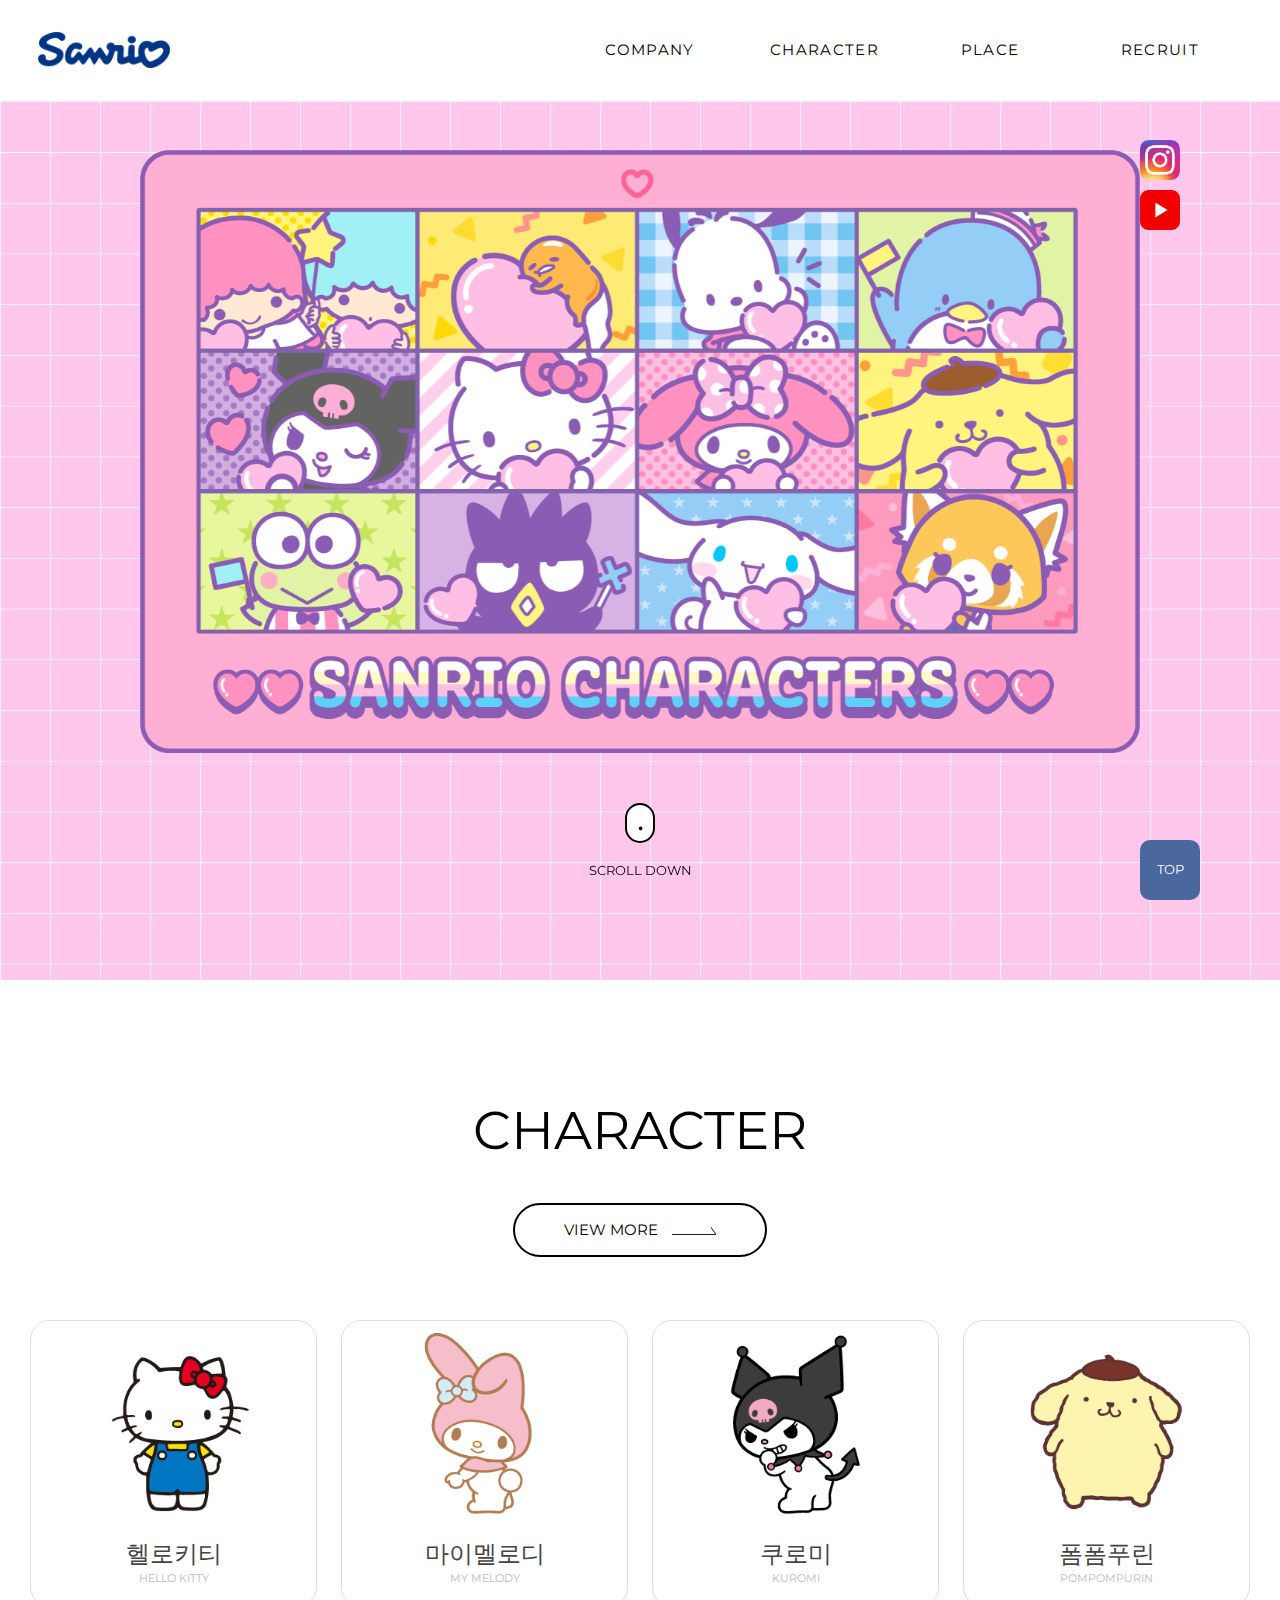
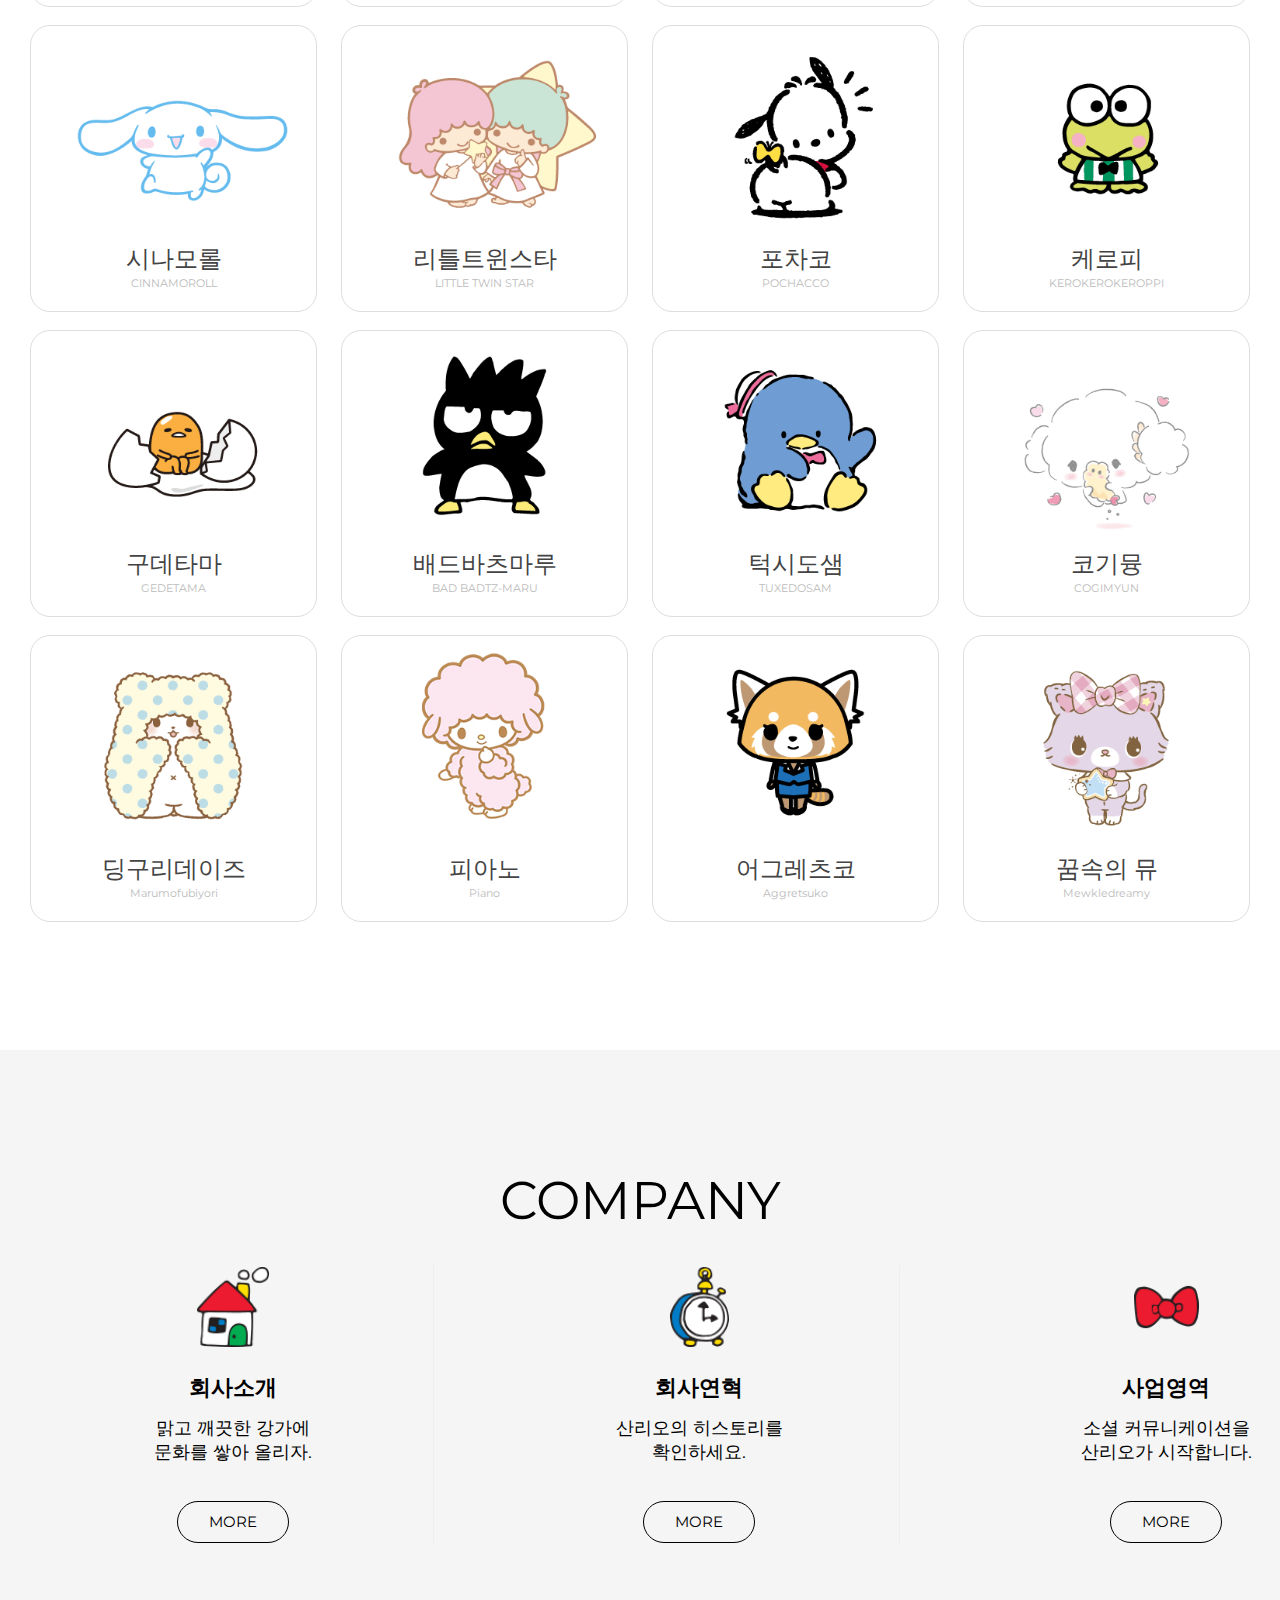
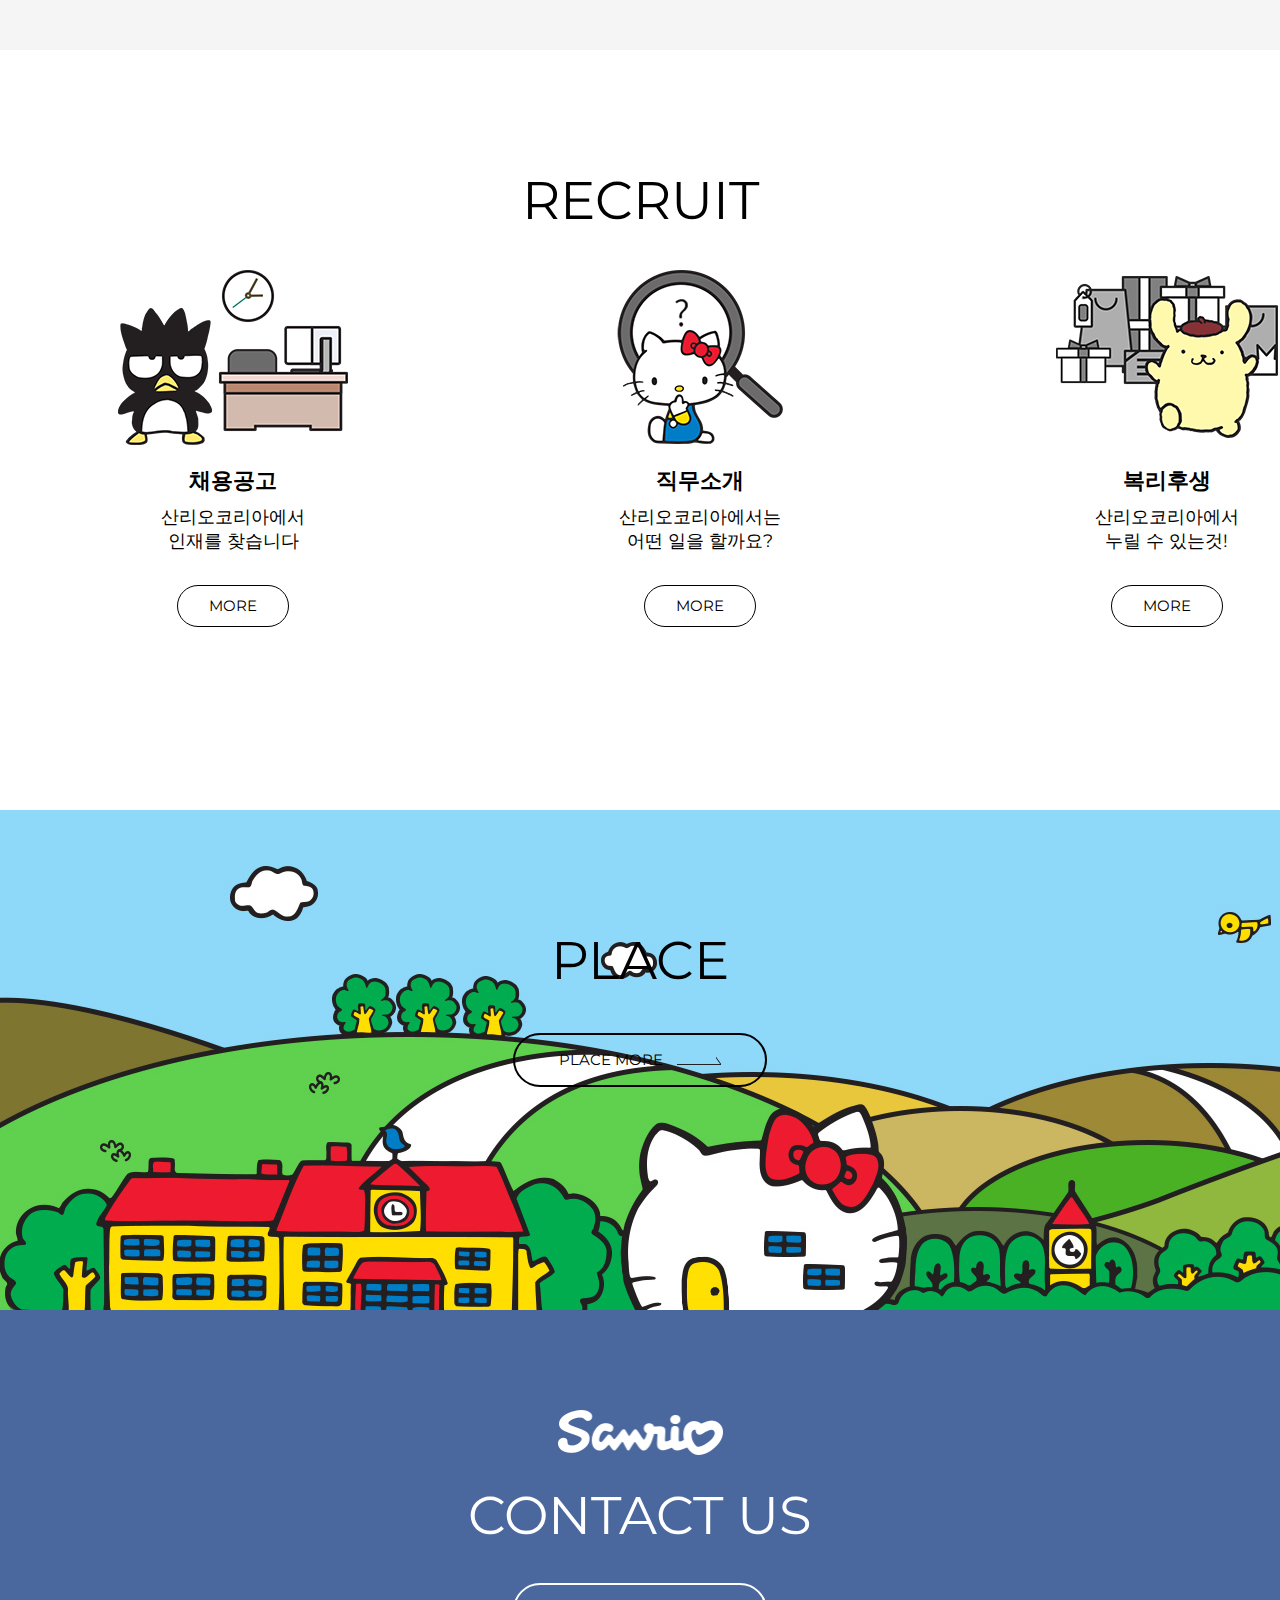
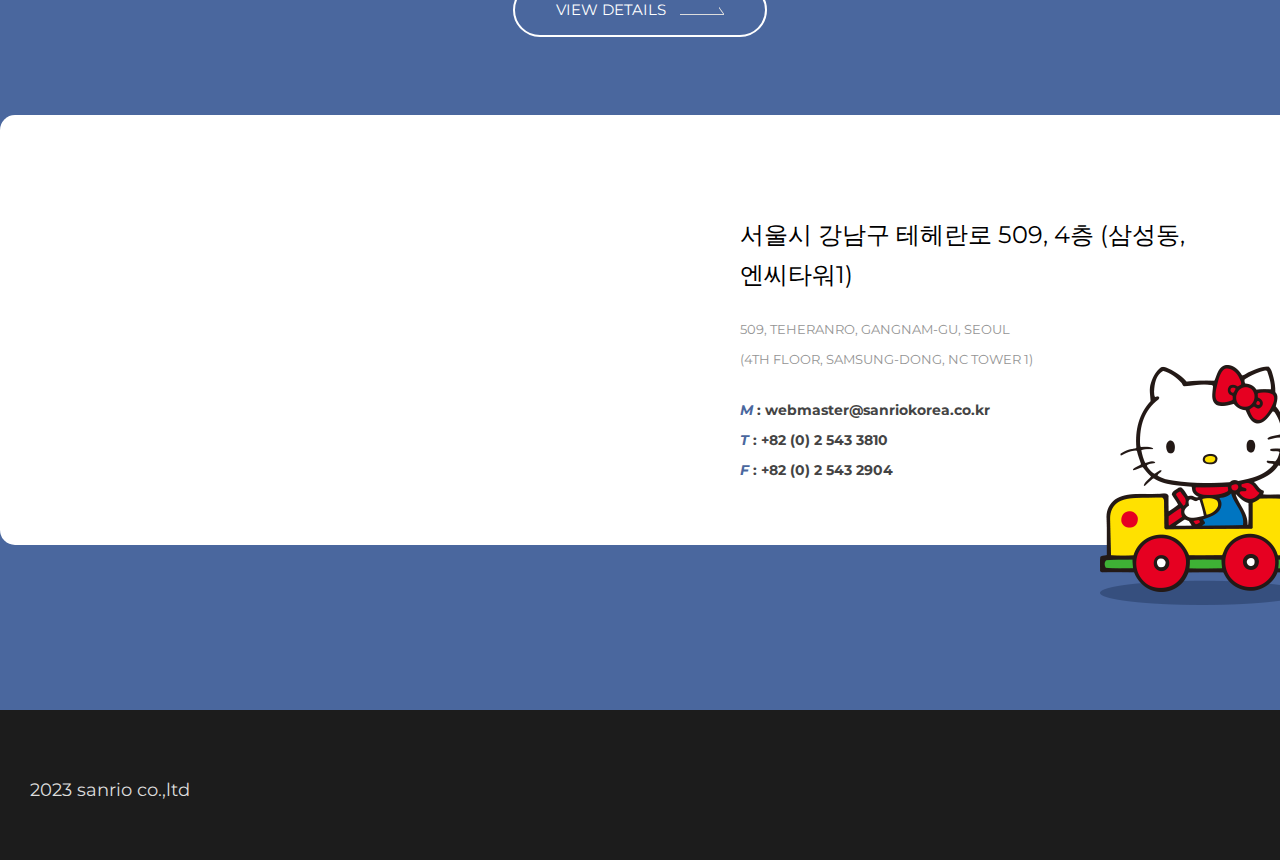
==== index.html @ d772ed90 "Update index.html" ====
<!DOCTYPE html>
<html lang="en">
<head>
    <meta charset="UTF-8">
    <meta name="viewport" content="width=device-width, initial-scale=1.0">
    <title>Sanrio Lovers Club</title>
    <style type="text/css" rel="stylesheet">

        body {
            margin: 0px;
            padding: 0px;
            font-size: 11pt;
            font-family: 'Montserrat', sans-serif;
        }
        h1,h2,h3,p,ul {
            margin: 0;
            padding: 0;
        }
        ul li {
            list-style: none;
        }
        a {
            text-decoration: none;
        }
        
    </style>
    
    <!---------font----------->
    <link rel="preconnect" href="https://fonts.googleapis.com">
    <link rel="preconnect" href="https://fonts.gstatic.com" crossorigin>
    <link href="https://fonts.googleapis.com/css2?family=Montserrat&display=swap" rel="stylesheet">


    <!---------css----------->
    <link href="./css/index.css" rel="stylesheet">
    <link href="./css/media_768.css" rel="stylesheet">
</head>
<body>
    <!----------------------------헤더-------------------------------->
    <section class="section_01">
        <header>
            <div class="header_top">
                <div class="header_logo">
                    <img src="./img/logo_2023.png" width="132px" height="36px">
                </div>
                <div class="media_ham_menu">
                    <img src="./img/menu.png">
                </div>
                <ul class="header_menu">
                    <li> COMPANY </li>
                    <li> CHARACTER </li>
                    <li> PLACE </li>
                    <li> RECRUIT </li>
                </ul>
            </div>
            
        </header>
    </section>
    <!----------------------------바디 -------------------------------->
    <section class="section_02">
        <div class="main_body_01">
           
            <div class="sns">
                <div class="top"> TOP </div>
                <a href="https://www.instagram.com/sanrio_kr/" target="_blank">
                    <img src="./img/ins.png" width="40px" height="40px">
                </a>
                <a href="https://www.youtube.com/c/sanriokorea/featured" target="_blank">
                    <img src="./img/ytb.png" width="40px" height="40px">
                </a>    
            </div>
            <div class="main_title_img">
                <img src="./img/main_visual_pc_v1.png" width="1000px">
                <img src="./img/main_visual_m_v1.png">
            </div>
            <div class="mouse_ani">
                <div class="mouse">
                    <p class="dot"> . </p>
                </div>
                <p class="scroll_text"> SCROLL DOWN </p>
            </div>
        </div>

        <div class="main_title_bg">
            &nbsp;
        </div>
    <!------------------------------캐릭터 소개 -------------------------------->
        <div class="main_body_02">
            <title id="title"> CHARACTER </title>
            <div class="view_more">
                <div class="veiw_icon">
                    VIEW MORE
                    <img src="./img/ico_more1.png">
                </div>
            </div>
            <div  class="character_list">
                <ul class="ch_list">
                    <a href="./page.html"> <li class="item">
                        <div class="ch_img">
                            <img id="kitty" src="./img/new_main_crt1.png" width="285px">
                        </div>
                        <div class="text_box">
                            <div class="blank"></div>
                            <p class=ch_name style="font-weight: 400;"> 헬로키티 </p>
                            <p class="ch_name_e"> HELLO KITTY </p>
                        </div>    
                    </li> </a>
                    <li class="item">
                        <div class="ch_img">
                            <img id="melody" src="./img/new_main_crt2.png" width="285px">
                        </div>
                        <div class="text_box">
                            <div class="blank"></div>
                            <p class=ch_name style="font-weight: 400;"> 마이멜로디 </p>
                            <p class="ch_name_e"> MY MELODY </p>
                        </div>    
                    </li>
                    <li class="item">
                        <div class="ch_img">
                            <img id="kuromi" src="./img/new_main_crt3.png" width="285px">
                        </div>
                        <div class="text_box">
                            <div class="blank"></div>
                            <p class=ch_name style="font-weight: 400;"> 쿠로미 </p>
                            <p class="ch_name_e"> KUROMI </p>
                        </div>    
                    </li>
                    <li class="item">
                        <div class="ch_img">
                            <img id="pompom" src="./img/new_main_crt4.png" width="285px">
                        </div>
                        <div class="text_box">
                            <div class="blank"></div>
                            <p class=ch_name style="font-weight: 400;"> 폼폼푸린 </p>
                            <p class="ch_name_e"> POMPOMPURIN </p>
                        </div>
                    </li>
                </ul>
                <ul class="ch_list">
                    <li class="item">
                        <div class="ch_img">
                            <img id="cinamo" src="./img/new_main_crt5.png" width="285px">
                        </div>
                        <div class="text_box">
                            <div class="blank"></div>
                            <p class=ch_name style="font-weight: 400;"> 시나모롤 </p>
                            <p class="ch_name_e"> CINNAMOROLL </p>
                        </div>  
                    </li>
                    <li class="item">
                        <div class="ch_img">
                            <img id="twin" src="./img/new_main_crt6.png" width="285px">
                        </div>
                        <div class="text_box">
                            <div class="blank"></div>
                            <p class=ch_name style="font-weight: 400;"> 리틀트윈스타 </p>
                            <p class="ch_name_e"> LITTLE TWIN STAR </p>
                        </div>  
                    </li>
                    <li class="item">
                        <div class="ch_img">
                            <img id="pocha" src="./img/new_main_crt7.png" width="285px">
                        </div>
                        <div class="text_box">
                            <div class="blank"></div>
                            <p class=ch_name style="font-weight: 400;"> 포차코 </p>
                            <p class="ch_name_e"> POCHACCO </p>
                        </div>  
                    </li>
                    <li class="item">
                        <div class="ch_img">
                            <img id="kero" src="./img/new_main_crt8.png" width="285px">
                        </div>
                        <div class="text_box">
                            <div class="blank"></div>
                            <p class=ch_name style="font-weight: 400;"> 케로피 </p>
                            <p class="ch_name_e"> 
                                KEROKEROKEROPPI </p>
                        </div>  
                    </li>
                </ul>
                <ul class="ch_list">
                    <li class="item">
                        <div class="ch_img">
                            <img id="tama" src="./img/new_main_crt9.png" width="285px">
                        </div>
                        <div class="text_box">
                            <div class="blank"></div>
                            <p class=ch_name style="font-weight: 400;"> 구데타마 </p>
                            <p class="ch_name_e"> GEDETAMA </p>
                        </div>  
                    </li>
                    <li class="item">
                        <div class="ch_img">
                            <img id="bad" src="./img/new_main_crt10.png" width="285px">
                        </div>
                        <div class="text_box">
                            <div class="blank"></div>
                            <p class=ch_name style="font-weight: 400;"> 배드바츠마루 </p>
                            <p class="ch_name_e"> BAD BADTZ-MARU </p>
                        </div>  
                    </li>
                    <li class="item">
                        <div class="ch_img">
                            <img id="sam" src="./img/new_main_crt11.png" width="285px">
                        </div>
                        <div class="text_box">
                            <div class="blank"></div>
                            <p class=ch_name style="font-weight: 400;"> 턱시도샘 </p>
                            <p class="ch_name_e"> TUXEDOSAM </p>
                        </div>
                    </li>
                    <li class="item">
                        <div class="ch_img">
                            <img id="kogi" src="./img/new_main_crt12.png" width="285px">
                        </div>
                        <div class="text_box">
                            <div class="blank"></div>
                            <p class=ch_name style="font-weight: 400;"> 코기뮹 </p>
                            <p class="ch_name_e"> COGIMYUN </p>
                        </div>
                    </li>
                </ul>
                <ul class="ch_list">
                    <li class="item">
                        <div class="ch_img">
                            <img id="dinguri" src="./img/new_main_crt13.png" width="285px">
                        </div>
                        <div class="text_box">
                            <div class="blank"></div>
                            <p class=ch_name style="font-weight: 400;"> 딩구리데이즈 </p>
                            <p class="ch_name_e"> Marumofubiyori </p>
                        </div>
                    </li> 
                    
                    <li class="item">
                        <div class="ch_img">
                            <img id="piano" src="./img/new_main_crt14.png" width="285px">
                        </div>
                        <div class="text_box">
                            <div class="blank"></div>
                            <p class=ch_name style="font-weight: 400;"> 피아노 </p>
                            <p class="ch_name_e"> Piano </p>
                        </div>
                    </li> 
                    
                    <li class="item">
                        <div class="ch_img">
                            <img id="aggre" src="./img/new_main_crt15.png" width="285px">
                        </div>
                        <div class="text_box">
                            <div class="blank"></div>
                            <p class=ch_name style="font-weight: 400;"> 어그레츠코 </p>
                            <p class="ch_name_e"> Aggretsuko </p>
                        </div>
                    </li> 
                    <li class="item">
                        <div class="ch_img">
                            <img id="myu" src="./img/new_main_crt16.png" width="285px">
                        </div>
                        <div class="text_box">
                            <div class="blank"></div>
                            <p class=ch_name style="font-weight: 400;"> 꿈속의 뮤 </p>
                            <p class="ch_name_e"> Mewkledreamy </p>
                        </div>
                    </li> 
                </ul>
            </div>
        </div>
    </section>
    <section class="section_03">
        <title id="title"> COMPANY </title>
        <div class="company_info">
            
                <div class="comapany_each">
                    <img id="c_icon" src="./img/ico_company1.png" width="68px" height="78px">
                    <p id="c_title"> 회사소개  </p>
                    <p id="c_text"> 맑고 깨끗한 강가에 <br> 문화를 쌓아 올리자. </p>
                    <div class="more_icon"> MORE </div>
                </div>
                <div class="comapany_each">
                    <img id="c_icon" src="./img/ico_company3.png" width="68px" height="78px">
                    <p id="c_title"> 회사연혁  </p>
                    <p id="c_text"> 산리오의 히스토리를 <br> 확인하세요. </p>
                    <div class="more_icon"> MORE </div>
                </div>
                <div class="comapany_each">
                    <img id="c_icon" src="./img/ico_company4.png" width="68px" height="78px">
                    <p id="c_title"> 사업영역  </p>
                    <p id="c_text"> 소셜 커뮤니케이션을 <br> 산리오가 시작합니다. </p>
                    <div class="more_icon"> MORE </div>
                </div>
            
        </div>
    </section>
    <section class="section_04">
        <title id="title"> RECRUIT </title>
        <div class="recruit">
            <div class="recruit_each">
                <img id="r_icon" src="./img/ico_recruit1.png" width="230px" height="175px">
                <p id="c_title"> 채용공고  </p>
                <p id="c_text"> 산리오코리아에서 <br> 인재를 찾습니다 </p>
                <div class="more_icon"> MORE </div>
            
            </div>
            <div class="recruit_each">
                <img id="r_icon" src="./img/ico_recruit2.png" width="230px" height="175px">
                <p id="c_title"> 직무소개  </p>
                <p id="c_text"> 산리오코리아에서는<br>
                    어떤 일을 할까요?
                <div class="more_icon"> MORE </div>
            
            </div>
            <div class="recruit_each">
                <img id="r_icon" src="./img/ico_recruit3.png" width="230px" height="175px">
                <p id="c_title"> 복리후생  </p>
                <p id="c_text"> 산리오코리아에서 <br>
                    누릴 수 있는것!
                <div class="more_icon"> MORE </div>
            
            </div>
        </div>
        <div class="place_info">
            <title id="title"> PLACE </title>
            <div class="view_more">
                <div class="veiw_icon">
                    PLACE MORE
                    <img src="./img/ico_more1.png">
                </div>
            </div>
        </div>
    </section>
    
    <footer>
        <div class="contact">
            <div class="contact_us">
                <div class="contact_logo">
                    <img src="./img/logo_w.png">
                </div>
                <title id="title"> CONTACT US </title>
                <div class="view_more">
                    <div class="veiw_icon">
                        VIEW DETAILS
                        <img src="./img/ico_more1.png">
                    </div>
                </div>
                
            </div>
            
            <div class="map">
                <div class="map_img">
                    <!-- <iframe src="https://www.google.com/maps/embed?pb=!1m18!1m12!1m3!1d3165.0077472601206!2d127.05558447642845!3d37.50773542749694!2m3!1f0!2f0!3f0!3m2!1i1024!2i768!4f13.1!3m3!1m2!1s0x357ca5620f03876f%3A0x16b673eabfffb535!2z7JeU7JSo7YOA7JuMMQ!5e0!3m2!1sko!2skr!4v1706754583579!5m2!1sko!2skr" width="400" height="250" style="border:0;" allowfullscreen="" loading="lazy" referrerpolicy="no-referrer-when-downgrade"></iframe> -->
                </div>
                <div class="map_txt">
                    <p class="map_01"> 서울시 강남구 테헤란로 509, 4층 (삼성동,<br> 엔씨타워1) </p>
                    <p class="map_02"> 509, TEHERANRO, GANGNAM-GU, SEOUL<br>
                        (4TH FLOOR, SAMSUNG-DONG, NC TOWER 1) </p>
                    <p class="map_03"> <em class="colorm"> M </em>: webmaster@sanriokorea.co.kr <br>
                        <em class="colorm"> T </em> : +82 (0) 2 543 3810 <br>
                        <em class="colorm"> F </em> : +82 (0) 2 543 2904 </p>    
                </div>
                <img id="kitty_car" src="./img/contact_img.png">
            </div>
        </div>
        <div class="personal">
            <p class="info01"> 2023 sanrio co.,ltd </p>
            <p class="info02"> 개인정보처리방침 </p>
        </div>
    </footer>

<!-----------------------제이쿼리------------------------------------------->


<script src="https://code.jquery.com/jquery-3.7.1.min.js" integrity="sha256-/JqT3SQfawRcv/BIHPThkBvs0OEvtFFmqPF/lYI/Cxo=" crossorigin="anonymous"></script>
<script>

/*--------------탑버튼---------------*/
$(".top").on("click",function(){
    $("body, html").animate({
        scrollTop : "0px"
    },1000)
});

/*--------------스크롤 시 탑버튼 등장---------------*/
$(document).ready(function(){
    var main_bg = $(".main_title_img").height();

    $(".top").hide();

    $(window).scroll(function(){
        var roll = $(this).scrollTop() >= main_bg;

        if(roll){
            $(".top").show();
        }else{
            $(".top").hide();
        }
    });
});




</script>
</body>
</html>
---- css/index.css ----
body{
    width: 100%;
    height: auto;
    
}
.section_01 {
    position: relative;
    width: 100%;
    height: auto;
    
}
    
    .header_top {
        display: flex;
        position: fixed;
        top: 0px;
        flex-flow: row nowrap;
        width: 100%;
        min-height: 101px;
        background: white;
        z-index: 99;
    }
        .header_logo {
            display: flex;
            width: 10%;
            height: 100px;
            margin-left: 40px;
            justify-content: center;
            align-items: center;
            
        }
        .header_menu {
            display: flex;
            width: 90%;
            height: 100px;
            justify-content: right;
            align-items: center;
            
        }
            .header_menu > li {
                width:100px;
                height: 20px;
                font-size: 11pt;
                letter-spacing :1pt;
                text-align: center;
                line-height: 20px;
                margin-right: 70px;
            }
            .media_ham_menu {
                display: none;
            }

    /*----------------------------바디 --------------------------------*/

    .section_02 {
        position: relative;
        width: 100%;
        height: 2650px;
        
    }   

        .main_body_01 {
            position: absolute;
            display: flex;
            flex-flow: row wrap;
            width: 100%;
            height: auto;
            z-index: 1;
            
        }   

            .top {
                position: absolute;
                display: flex;
                width: 60px;
                height: 60px;
                border-radius: 10px;
                line-height: 60px;
                justify-content: center;
                top: 700px;
                cursor: pointer;
                right: -20px;
                font-size: 0.8rem;
                color: white;
                background: #4a679e;
            
            }
            .sns {
                position: fixed;
                display: flex;
                flex-flow: column wrap;
                align-items: end;
                width: 100%;
                height: 100px;
                top: 140px;
                right: 100px;
                gap: 6px;
            }
                .sns > img {
                    width: 30px;
                    height: 30px;
                    margin-top: 10px;
                }

            .main_title_img {
                position: relative;
                display: flex;
                width: 1000px;
                top: 150px;
                padding: 0;
                margin: 0 auto;
                animation: main 1s ease forwards 0s;
            }
            .main_title_img > img:nth-child(2) {
                display: none;
            }
            @keyframes main {
                0% {transform: translateY(-20px);}
                100% {transform: translateY(10px);}
            }
            .mouse_ani {
                position: relative;
                display: flex;
                width: 100%;
                height: 90px;
                top: 180px;
                padding: 20px;
                justify-content: center;
                
            }
                .mouse {
                    position: relative;
                    display: block;
                    clear: both;
                    width: 26px;
                    height: 36px;
                    border-radius: 20px;
                    background: white;
                    border: 2px solid black;
                    margin: 0 auto;
                    animation: move1 infinite 1.8s ease 0s;
                }
                @keyframes move1 {
                    0% {transform: translateY(-10px);}
                    50% {transform: translateY(10px);}
                    100% {transform: translateY(-10px);}
                }
                    .dot {
                        position: relative;
                        width: 26px;
                        height: 26px;
                        text-align: center;
                        line-height: 26px;
                        font-size: 2.1rem;
                        animation: move2 infinite 2.3s ease 0s;
                }
                @keyframes move2 {
                    0% {transform: translateY(-1px);}
                    50% {transform: translateY(7px);}
                    100% {transform: translateY(-1px);}
                    
                }
                
                .scroll_text {
                    position: absolute;
                    display: block;
                    width: 100%;
                    font-size: 0.8rem;
                    top: 80px;
                    text-align: center;
                }
                    
                
                .main_title_bg {
                    position: relative;
                    width: 100%;
                    height: 980px;
                    background: url(../img/main_visual_bg.jpg) repeat 0 0 / 50px;

                }


    /*----------------------------캐릭터 소개 --------------------------------*/
        
            .main_body_02 {
                position: absolute;
                display: flex;
                flex-flow: row wrap;
                width: 100%;
                height: 1500px;
                
                
            }
                #title {
                    position: relative;
                    display: inline-block;
                    width: 100%;
                    height: 100px;
                    line-height: 100px;
                    font-size: 3.3rem;
                    text-align: center;
                    margin-top: 100px;
                   
                    
                }
                .view_more {
                    position: relative;
                    display: flex;
                    width: 100%;
                    height: 100px;
                    margin: 0 auto;
                    align-items: center;
                    justify-content: center;
                    
                }

                    .view_more :hover {
                        color: white;
                        background: black;
                    }
                    .view_more:hover > img ::after {
                        filter: invert(100%);
                    }
                    .veiw_icon {
                        position: relative;
                        display: inline-block;
                        width: 250px;
                        height: 50px;
                        border: 2px solid black;
                        border-radius: 30px;
                        line-height: 50px;
                        text-align: center;
                        
                    }   

                        .veiw_icon > img {
                            margin-left: 10px;
                            display: inline-block;
                            align-items: center;
                            justify-content: center;
                            
                        }
                        
                .character_list {
                    display: flex;
                    flex-flow: row wrap;
                    width: 1220px;
                    height: 1220px;
                    margin: 0 auto;
                    margin-top: 40px;
                }
                    .ch_list {
                        display: flex;
                        flex-flow: row nowrap;
                        width: 1220px;
                        height: 285px;
                        justify-content: space-between;
                        box-sizing: border-box;
                    }
                        .item {
                            display: flex;
                            flex-flow: row wrap;
                            width: 285px;
                            height: 285px;
                            border: 1px solid #ddd;
                            border-radius: 20px;
                            background: white;
                        }
                            .ch_img {
                                position: relative;
                                display: flex;
                                clear: both;
                                width: 285px;
                                height: 200px;

                            }
                                .ch_img > #kitty:hover  {
                                    content: url(../img/new_main_crt1_ov.png);
                                }
                                .ch_img > #melody:hover  {
                                    content: url(../img/new_main_crt2_ov.png);
                                }
                                .ch_img > #kuromi:hover  {
                                    content: url(../img/new_main_crt3_ov.png);
                                }
                                .ch_img > #pompom:hover  {
                                    content: url(../img/new_main_crt4_ov.png);
                                }
                                .ch_img > #cinamo:hover  {
                                    content: url(../img/new_main_crt5_ov.png);
                                }
                                .ch_img > #twin:hover  {
                                    content: url(../img/new_main_crt6_ov.png);
                                }
                                .ch_img > #pocha:hover  {
                                    content: url(../img/new_main_crt7_ov.png);
                                }
                                .ch_img > #kero:hover  {
                                    content: url(../img/new_main_crt8_ov.png);
                                }
                                .ch_img > #tama:hover  {
                                    content: url(../img/new_main_crt9_ov.png);
                                }
                                .ch_img > #bad:hover  {
                                    content: url(../img/new_main_crt10_ov.png);
                                }
                                .ch_img > #sam:hover  {
                                    content: url(../img/new_main_crt11_ov.png);
                                }
                                .ch_img > #kogi:hover  {
                                    content: url(../img/new_main_crt12_ov.png);
                                }
                                .ch_img > #dinguri:hover  {
                                    content: url(../img/new_main_crt13_ov.png);
                                }
                                .ch_img > #piano:hover  {
                                    content: url(../img/new_main_crt14_ov.png);
                                }
                                .ch_img > #aggre:hover  {
                                    content: url(../img/new_main_crt15_ov.png);
                                }
                                .ch_img > #myu:hover  {
                                    content: url(../img/new_main_crt16_ov.png);
                                }

                            .text_box {
                                display: flex;
                                flex-flow: row wrap;
                                width: 285px;
                                height: 85px;
                            }   
                                .blank {
                                    width: 285px;
                                    height: 15px;
                                }
                                .ch_name {
                                    width: 285px;
                                    text-align: center;
                                    height: 35px;
                                    line-height: 35px;
                                    font-size: 1.5rem;
                                    color: #444;
                                }
                                .ch_name_e {
                                    width: 285px;
                                    height: 35px;
                                    text-align: center;
                                    font-size: 0.7rem;
                                    color: #bbbbbb;
                                }
    /*---------------------------- 회사소개 --------------------------------*/

    .section_03 {
        position: relative;
        width: 100%;
        height: 600px;
        background: #f5f5f5;
        
    }   
        .company_info {
            position: relative;
            display: flex;
            flex-flow: row nowrap;
            width: 1400px;
            height: 350px;
            margin: 0 auto;
            margin-top: 15px;
            
            
        }
            .comapany_each {
                position: relative;
                display: flex;
                float: left;
                flex-flow: row wrap;
                width: 400px;
                height: 280px;
                margin: 0 auto;
                text-align: center;
                align-items: center;
                border-right: 1px solid #eee;
                
            }
                #c_icon {
                    width: 400px;
                    height: 80px;
                    object-fit: contain;
                    margin-bottom: 20px;
                }
                #c_title{
                    width: 400px;
                    height: 30px;
                    font-size: 1.4rem;
                    font-weight: bold;
                }
                #c_text {
                    width: 400px;
                    height: 80px;
                    font-size: 1.125rem;
                    padding-top: 10px;
                }
                .more_icon {
                    width: 110px;
                    height: 40px;
                    line-height: 40px;
                    border: 1px solid black;
                    border-radius: 30px;
                    margin: 0 auto;
                    align-items: center;
                    transition: all 0.8s;
                }
                    .more_icon:hover {
                        background: black;
                        color: white;
                        transition: all 0.8s;
                    }
        /*---------------------------- 사업영역  --------------------------------*/
        .section_04 {
            position: relative;
            width: 100%;
            height: 1260px;
            
        
        } 
        .recruit {
            position: relative;
            display: flex;
            flex-flow: row nowrap;
            width: 1400px;
            height: 500px;
            margin: 0 auto;
            margin-top: 20px;
            

        }
            .recruit_each {
                position: relative;
                display: flex;
                float: left;
                flex-flow: row wrap;
                width: 300px;
                height: 280px;
                margin: 0 auto;
                text-align: center;
                align-items: center;
            }
                #r_icon {
                    width: 230px;
                    height: 175px;
                    object-fit: contain;
                    margin: 0 auto;
                    margin-bottom: 20px;
                }
        .place_info {
            position: relative;
            width: 100%;
            height: 600px;
            background-image: url("../img/bg_shop.jpg");
            
            top: 40px;
            
           
        }
        /*---------------------------- footer  --------------------------------*/

        footer {
            position: relative;
            width: 100%;
            height: 1150px;
            background: #1c1c1c;
        }
        .contact {
            position: relative;
            width: 100%;
            height: 1000px;
            background: #4a679e;
        }

            .contact_us {
                position: relative;
                display: flex;
                flex-flow: row wrap;
                width: 100%;
                height: auto;
                
            }
            .contact_logo {
                display: flex;
                position: relative;
                width: 100%;
                height: 45px;
                margin-top: 100px;
                
            }
            .contact_logo > img {
                width: 165px;
                height: 45px;
                margin: 0 auto;
                
            }
                .contact_us > title{
                    display: flex;
                    width: 100%;
                    height: 50px;
                    margin: 0px;
                    padding: 0px;
                    top: -90px;
                    color: white;
                }
                .contact_us > .view_more {
                    display: flex;
                    width: 100%;
                    height: 90px;
                    margin: 0px;
                    padding: 0px;
                    top: -90px;
                    color: white;
                    cursor: pointer;
                    
                }
                .contact > .contact_us > .view_more > .veiw_icon {
                    
                        position: relative;
                        display: inline-block;
                        width: 250px;
                        height: 50px;
                        border: 2px solid white;
                        border-radius: 30px;
                        line-height: 50px;
                        text-align: center;
                        
                    
                }
                .contact > .contact_us > .view_more > .veiw_icon:hover {
                    color: black;
                    background: white;
                }
                .contact > .contact_us > .view_more > .veiw_icon > img {
                    filter: invert(100%);
                }
            .map {
                position: relative;
                display: flex;
                flex-flow: row nowrap;
                width: 1400px;
                height: 430px;
                top: -30px;
                border-radius: 15px;
                background: white;
                margin: 0 auto;

            }
                .map_img {
                    position: relative;
                    display: flex;
                    width: 700px;
                    height: 430px;
                    
                }
                    .map_img > iframe {
                        width: 700px;
                        height: 430px;
                        border-radius: 15px;
                    }
                #kitty_car {
                    position: absolute;
                    top: 250px;
                    left: 1100px;
                }
                .map_text {
                    position: relative;
                    display: flex;
                    flex-flow: row wrap;
                    width: 700px;
                    height: 500px;
                    text-align: left;

                }
                    .map_01 {
                        position: relative;
                        width: 640px;
                        height: 100px;
                        line-height: 40px;
                        font-size: 1.5rem;
                        padding-left: 40px;
                        margin-top: 100px;
                        
                    }
                    .map_02 {
                        position: relative;
                        width: 640px;
                        height: 100px;
                        line-height: 30px;
                        font-size: 0.8rem;
                        padding-left: 40px;
                        color: #949494;
                        
                    }
                    .map_03 {
                        position: relative;
                        width: 660px;
                        height: 100px;
                        line-height: 30px;
                        font-size: 0.9rem;
                        padding-left: 40px;
                        color: #444;
                        top: -20px;
                        font-weight: 700;
                    }
                        .colorm {
                            font-style: italic;
                            color: #4a679e;
                            font-weight: 700;
                        }
            
            .personal {
                position: relative;
                display: flex;
                flex-flow: row nowrap;
                width: 100%;
                height: 100px;
            }
                .info01 {
                    position: relative;
                    width: 50%;
                    height: 100px;
                    line-height: 100px;
                    float: left;
                    margin-top: 30px;
                    margin-left: 30px;
                    font-size: 1.1rem;
                    color: #ddd;
                    
                }
                .info02 {
                    position: relative;
                    left: 720px;
                    width: 150px;
                    height: 50px;
                    border-radius: 30px;
                    line-height: 50px;
                    text-align: center;
                    margin-top: 60px;
                    font-size: 0.9rem;
                    color: #ddd;
                    border: 1px solid white;
                    
                }
---- css/media_768.css ----
@media all and (max-width: 768px){
        html, body{  
            margin: 0;
            padding: 0;
            
        }

        .section_01 {
        position: relative;
        display: flex;
        width: 100%;
        
        }
            .header_top {
                display: flex;
                position: fixed;
                flex-flow: row nowrap;
                min-height: 70px;
                align-items: center;
                justify-content: space-between;
                z-index: 99;
                border-bottom: 1px solid #ddd;
            
            }
                    .header_menu {
                        display: none;
                    }
                    .header_logo {
                        position: relative;
                        display: flex;
                        width: 200px;
                        height: 50px;
                        right: 60px;
                        
                        
                    }
                    .media_ham_menu {
                        position: relative;
                        display: flex;
                        width: 40px;
                        height: 40px;
                        right: 10px;
                    }
            .main_title_bg {
                position: relative;
                width: 100%;
                height: 600px;
                top: -430px;
                margin: 0 auto;
            }

        /*--------------------------- 바디----------------------------*/  

        .section_02{
            position: relative;
            width: 100%;
            height: 800px;
            margin: 0 auto;
            align-items: center;
            
        }
            .main_body_01 {
                position: relative;
                display: flex;
                width: 100%;
                height: 500px;
            }
            .sns {
                position: relative;
                display: fixed;
                gap:3px;
                top: 100px;
                left: -10px;
                z-index: 999;
            }
                .sns > a > img {
                    width: 35px;
                    height: 35px;

                }
            .top {
                position: relative;
                display: fixed;
                left:200px;
            
            }
            .main_title_img {
                position: relative;
                display: flex;
                width: 400px;
                height: 400px;
                margin: 0 auto;
                align-items: center;
                justify-content: center;
            
            }
                .main_title_img > img:nth-child(1) {
                    display: none;
                }
                .main_title_img > img:nth-child(2) {
                    display: block;
                    width: 400px;
                    height: 400px;
                    margin-bottom: 230px;
                
                }
            .mouse_ani {

                top:0px;
            }
            .scroll_text {
                font-size: 8pt;
            }

            

    /*---------------------------------------------------*/

    .main_body_02 {
        position: absolute;
        display: flex;
        top:600px;
    }
        #title {
            font-size: 25pt;
            font-weight: bold;
        }

            .view_more {
                position: relative;
                width: 150px;
                height: 30px;
            }
                .veiw_icon {
                    width: 180px;
                    height: 30px;
                    font-size: 9pt;
                    line-height: 30px;
                    border: 1px solid black;
                    margin: 0;
                    padding:0;
                }
                .veiw_icon > img {
                    width: calc(20%);
                    margin-left: 3px;
                    align-items: center;
                    justify-content: center;
                    margin-bottom: 3px;
                }
    .character_list {
        position: relative;
        display: flex;
        flex-flow: row wrap;
        width: 100%;
        height: 1730px;
        background: wheat;
        padding: 10px;
        justify-content: space-between;
    }
        .ch_list {
            display: flex;
            flex-flow: column wrap;
            width: 420px;
            height: 420px;
            margin-top: 6px;
            margin: 0 auto;
            justify-content: space-around;
            background: yellow;
        }
            .item {
                display: flex;
                flex-flow: row wrap;
                width: 200px;
                height: 200px;
                margin: 0 auto;
            }
                .ch_img {
                    position: relative;
                    display: flex;
                    clear: both;
                    width: 200px;
                    height: 140px;
                }
                    .ch_img > #kitty:hover  {
                        width:200px;
                        height: 140px;
                        content: url(../img/new_main_crt1_ov.png);
                    }
                    .ch_img > #melody:hover  {
                        width:200px;
                        height: 140px;
                        content: url(../img/new_main_crt2_ov.png);
                    }
                    .ch_img > #kuromi:hover  {
                        width:200px;
                        height: 140px;
                        content: url(../img/new_main_crt3_ov.png);
                    }
                    .ch_img > #pompom:hover  {
                        width:200px;
                        height: 140px;
                        content: url(../img/new_main_crt4_ov.png);
                    }
                    .ch_img > #cinamo:hover  {
                        width:200px;
                        height: 140px;
                        content: url(../img/new_main_crt5_ov.png);
                    }
                    .ch_img > #twin:hover  {
                        width:200px;
                        height: 140px;
                        content: url(../img/new_main_crt6_ov.png);
                    }
                    .ch_img > #pocha:hover  {
                        width:200px;
                        height: 140px;
                        content: url(../img/new_main_crt7_ov.png);
                    }
                    .ch_img > #kero:hover  {
                        width:200px;
                        height: 140px;
                        content: url(../img/new_main_crt8_ov.png);
                    }
                    .ch_img > #tama:hover  {
                        width:200px;
                        height: 140px;
                        content: url(../img/new_main_crt9_ov.png);
                    }
                    .ch_img > #bad:hover  {
                        width:200px;
                        height: 140px;
                        content: url(../img/new_main_crt10_ov.png);
                    }
                    .ch_img > #sam:hover  {
                        width:200px;
                        height: 140px;
                        content: url(../img/new_main_crt11_ov.png);
                    }
                    .ch_img > #kogi:hover  {
                        width:200px;
                        height: 140px;
                        content: url(../img/new_main_crt12_ov.png);
                    }
                    .ch_img > #dinguri:hover  {
                        width:200px;
                        height: 140px;
                        content: url(../img/new_main_crt13_ov.png);
                    }
                    .ch_img > #piano:hover  {
                        width:200px;
                        height: 140px;
                        content: url(../img/new_main_crt14_ov.png);
                    }
                    .ch_img > #aggre:hover  {
                        width:200px;
                        height: 140px;
                        content: url(../img/new_main_crt15_ov.png);
                    }
                    .ch_img > #myu:hover  {
                        width:200px;
                        height: 140px;
                        content: url(../img/new_main_crt16_ov.png);
                    }
                
                .text_box {
                    display: flex;
                    width: 200px;
                    height: 60px;
                   
                }
                    .blank {
                        display: none;
                    }
                    .ch_name {
                        width: 200px;
                        height: 40px;
                        line-height: 40px;
                    }
        
    /*--------------------------회사------------------------*/               
    .section_03 {
        width: 100%;
        top:1850px;
        height: 550px;
    }
        .section_03 > #title {
            margin-top: 10px;
        }
        .company_info {
            position: relative;
            display: flex;
            flex-flow: row wrap;
            width: calc(100% - 30px);
            height: 420px;
            margin-top: 0px;
           
        }
            .comapany_each {
                position: relative;
                display: flex;
                flex-flow: row wrap;
                width: 200px;
                height: 150px;
                border-right: none;
                
            
            }   
                #c_title {
                    width: 200px;
                    height: 30px;
                    margin: 0 auto;
                    font-size: 1.2rem;
                }
                #c_text {
                    display: none;
                }
                .comapany_each > .more_icon {
                    width: 80px;
                    height: 30px;
                    top: 130px;
                    left: 60px;
                    margin-top: 10px;
                    line-height: 30px;
                    font-size: 0.7rem;
                    
                }
    /*--------------------------회사------------------------*/ 
    .section_04 {
        display: relative;
        top: 1800px;
    }
        .recruit {
            position: relative;
            display: flex;
            flex-flow: row wrap;
            width: calc(100% - 50px);
            height: 700px;
            
        }
            .recruit_each {
                position: relative;
                display: flex;
                flex-flow: row nowrap;
                width: calc(100% - 60px);
                height: 130px;
                margin-top: 50px;
            }
                #c_title {
                    position: relative;
                    display: flex;
                    clear: both;
                    width: 100px;
                    height: 30px;
                    font-size: 1rem;
                    line-height: 30px;
                    justify-content: center;
                    margin-bottom: 50pt;
                    
                }
                #c_text {
                    display: none;
                }

                .more_icon {
                    position: absolute;
                    display: flex;
                    width: 80px;
                    height: 30px;
                    left: 275px;
                    margin-top: 10px;
                    justify-content: center;
                }
        .place_info {
            width: 100%;
            height: 250px;
            background-position: -170px -500px;
        }
            .place_info > #title {
                bottom: 90px;
            }
            .place_info > .view_more {
                top:-90px;
            }

            footer {
                top: 1750px;
                width: 100%;
                height: 860px;
            }
                .contact {
                    height: 700px;
                    justify-content: center;
                }
                    .contact_us {
                        width: calc(100% - 28px);
                        height: 250px;
                        margin: 0 auto;
                        
                    }
                        .contact_logo {
                            margin-top: 50px;
                        }

                        .contact_us > title{
                            
                            font-size: 0.9rem;
                            top: -120px;
                            
                        }

                        .contact_us > .view_more {
                            position: relative;
                            width: 150px;
                            height: 20px;
                            font-size: 9pt;
                            margin: 0 auto;
                            top: -100px;
                        }
                        .contact_us >.veiw_icon {
                                width: 180px;
                                height: 30px;
                                font-size: 9pt;
                                line-height: 30px;
                                border: 1px solid black;
                                margin: 0;
                                padding:0;
                            }
                            .contact_us >.veiw_icon > img {
                                width: calc(20%);
                                margin-left: 3px;
                                align-items: center;
                                justify-content: center;
                                margin-bottom: 3px;
                            }
                    .map {
                        position: relative;
                        display: flex;
                        flex-flow: row wrap;
                        width: 450px;
                        height: 450px;
                        top: 10px;
                        background:yellow;
                    }
                        .map_img {
                            position: relative;
                            display: flex;
                            width: 400px;
                            height: 250px;
                        }
                            #kitty_car {
                                display: none;
                            }
                            .map_img > iframe {
                                width: 400px;
                                height: 200px;
                            }
                            .map_txt {
                                display: flex;
                                width: 400px;
                                height: 250px;
                            }
                                .map_01 {
                                    width:400px;
                                    height: 20px;
                                    line-height: 20px;
                                    text-align: left;
                                    font-size: 1rem;
                                    margin-top: 0px;
                                    top: -40px;
                                }
                                .map_02 {
                                    width: 400px;
                                    height: 20px;
                                    line-height: 15px;
                                    top: -10px;
                                    font-size: 8pt;
                                }
                                .map_03 {
                                    width: 400px;
                                    line-height: 20px;
                                    font-size: 0.8rem;
                                    top:18px;
                                }
            
            .personal{
                position: relative;
                display: flex;
                width: 100%;
                height: 80px;
                margin-top: 30pt;
                margin: 0 auto;
            }
                .info01 {
                    width: 100%;
                    height: 30px;
                    left: 60px;
                    top:70px;
                    display: flex;
                    justify-content: center;
                    color:#a4a4a4 ;
                    font-size: 1rem;
                    align-items: center;
                    
                }
                .info02 {
                    
                    width: 200px;
                    height: 30px;
                    line-height: 30px;
                    top:50px;
                    left: -165px;
                    margin: 0 auto;
                    font-size: 0.8rem;
                    margin-top: 0px;
                    border: 2px solid #fff;
                }
}
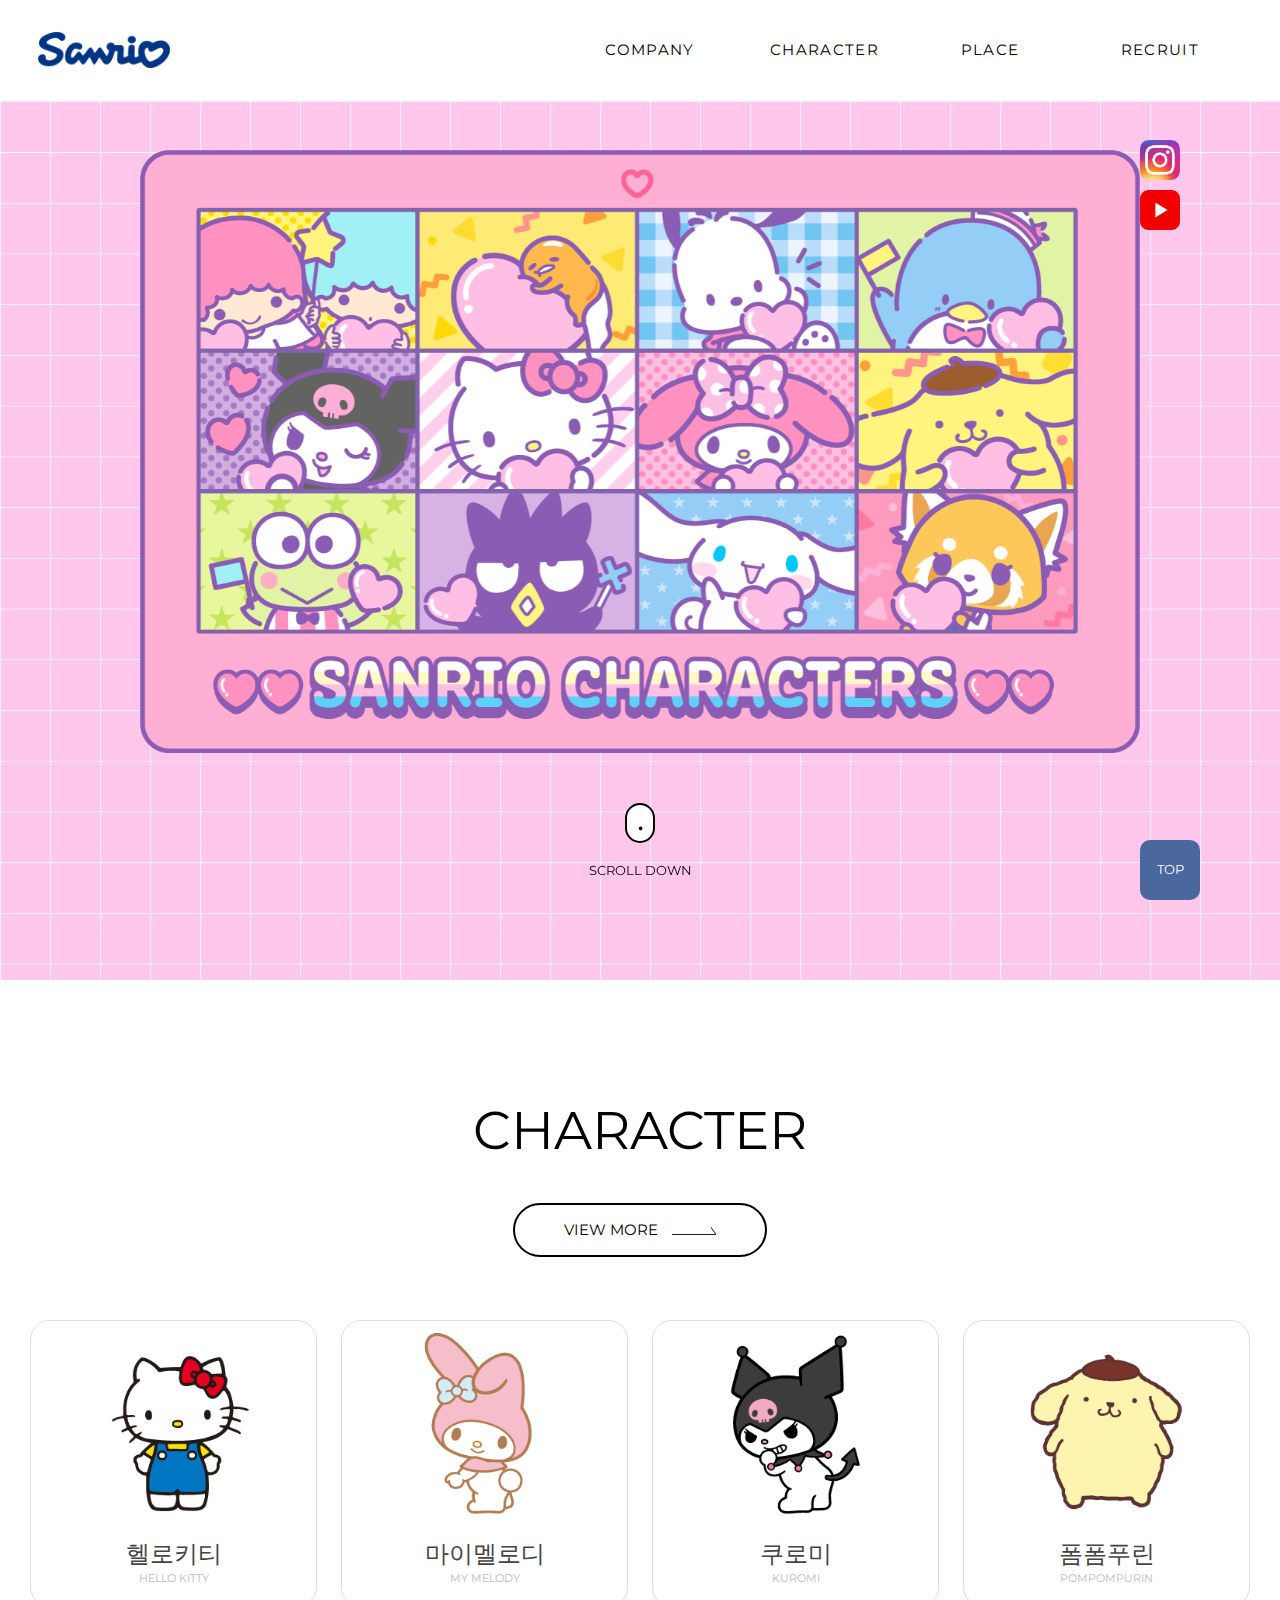
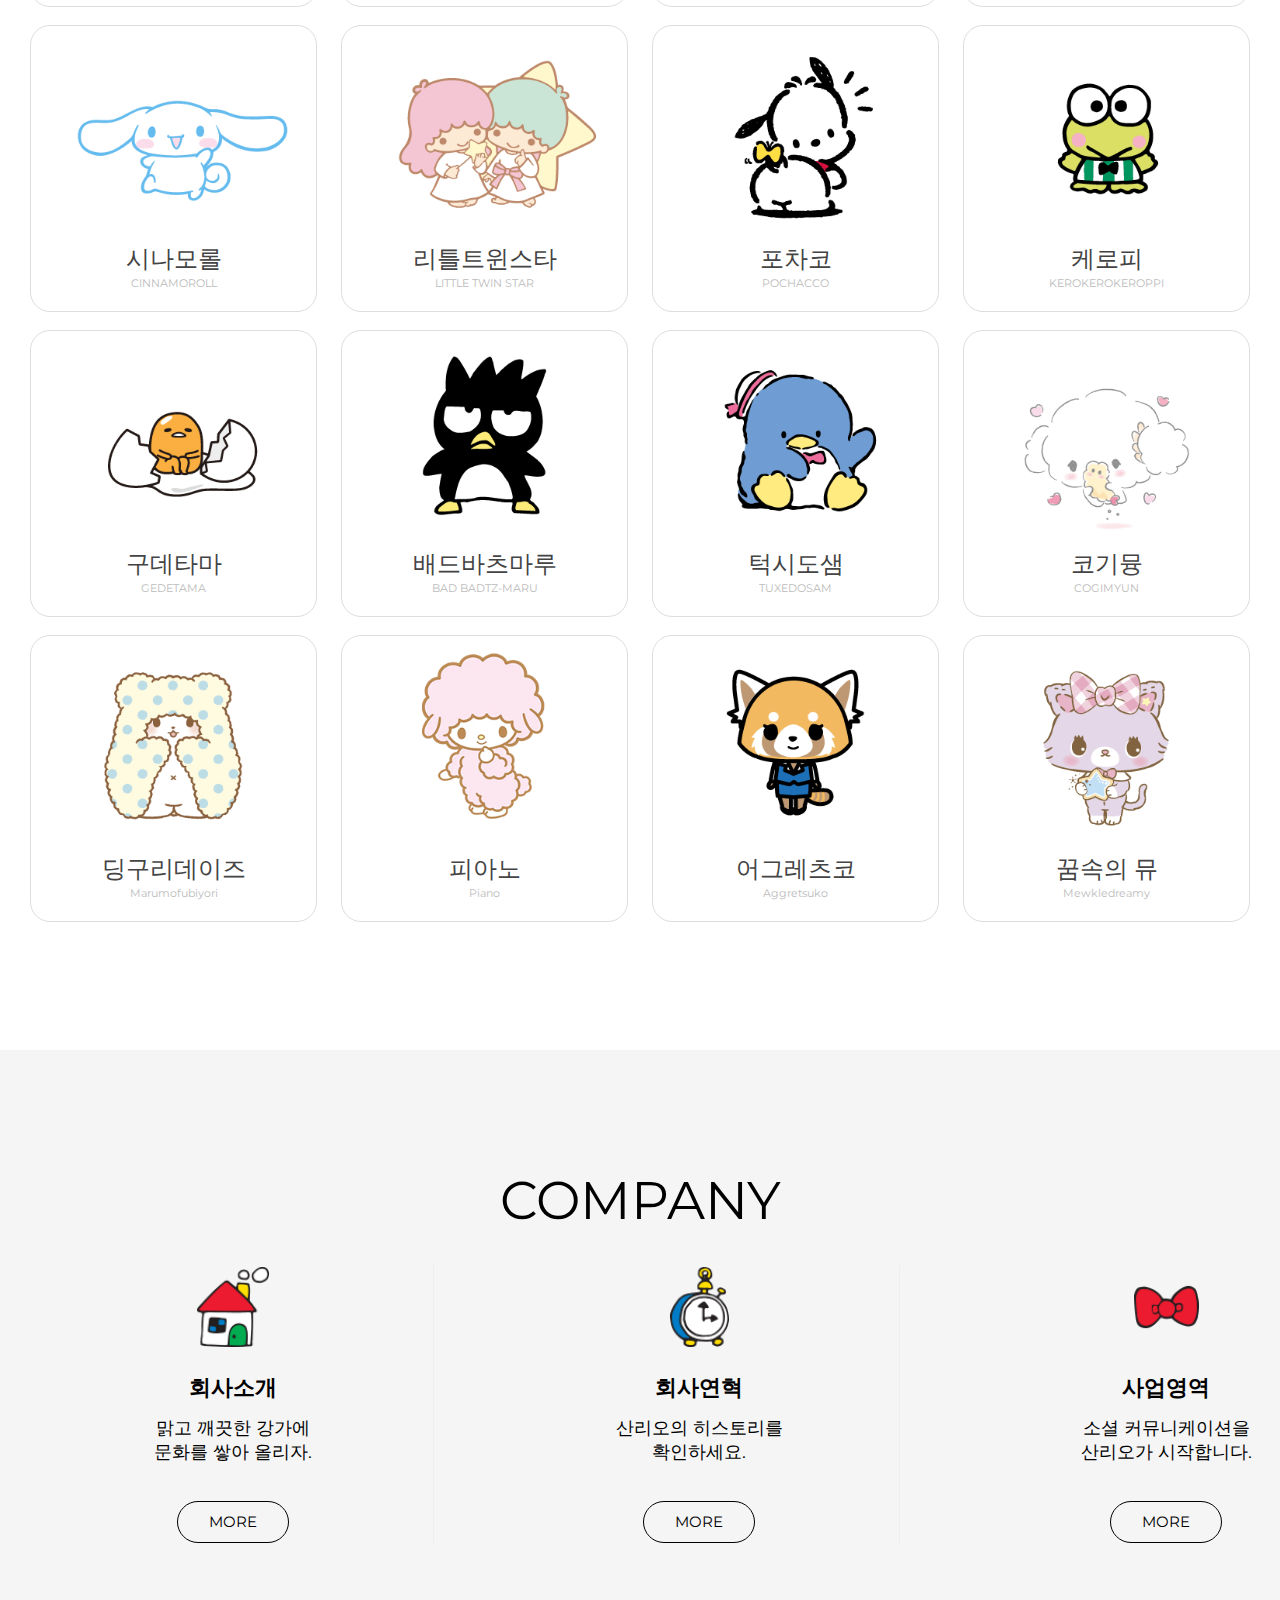
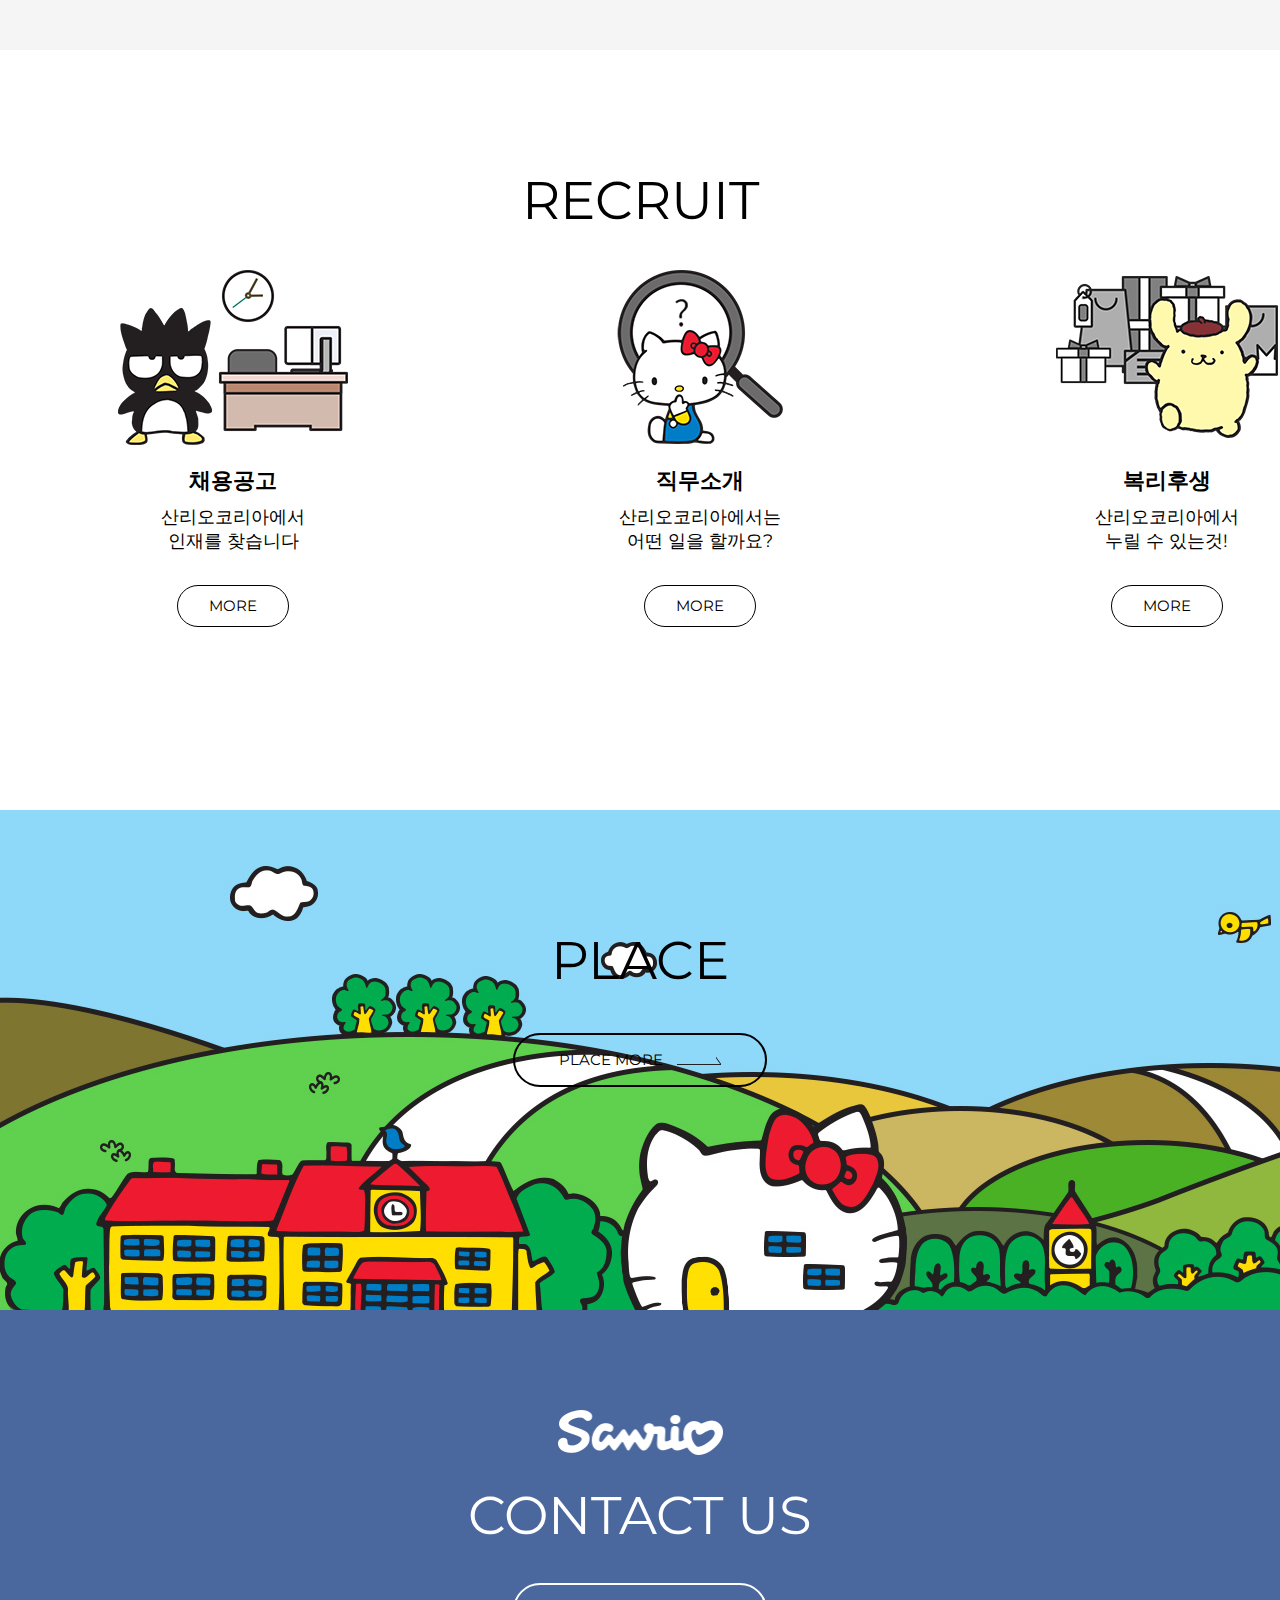
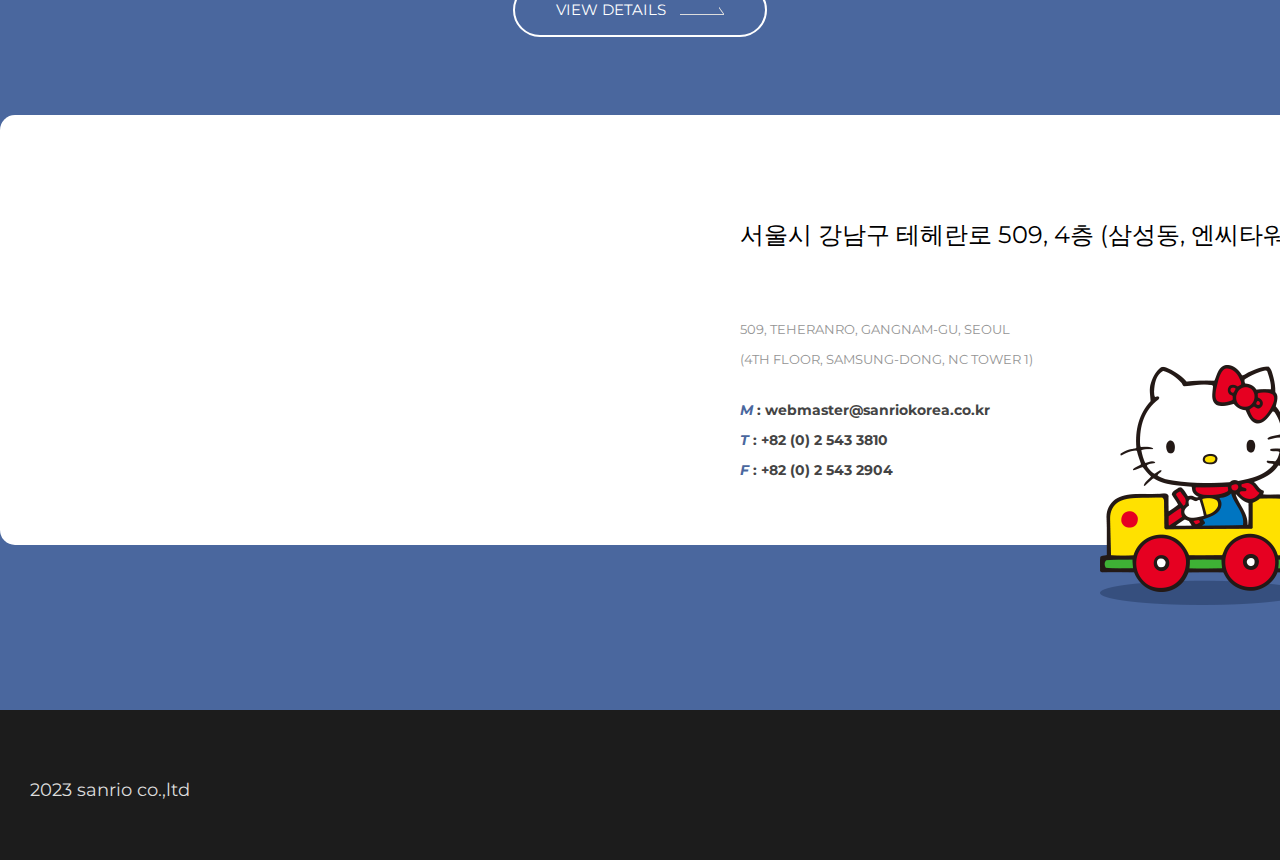
==== commit 4ebe9232: "33" ====
--- a/index.html
+++ b/index.html
@@ -43,8 +43,14 @@
                 <div class="header_logo">
                     <img src="./img/logo_2023.png" width="132px" height="36px">
                 </div>
-                <div class="media_ham_menu">
+                <div class="media_ham_icon">
                     <img src="./img/menu.png">
+                    <ul class="media_ham_menu">
+                        <!-- <li> COMPANY </li>
+                        <li> CHARACTER </li>
+                        <li> PLACE </li>
+                        <li> RECRUIT </li> -->
+                    </ul>
                 </div>
                 <ul class="header_menu">
                     <li> COMPANY </li>
@@ -290,6 +296,7 @@
                     <p id="c_text"> 소셜 커뮤니케이션을 <br> 산리오가 시작합니다. </p>
                     <div class="more_icon"> MORE </div>
                 </div>
+                
             
         </div>
     </section>
@@ -349,13 +356,14 @@
             
             <div class="map">
                 <div class="map_img">
-                    <!-- <iframe src="https://www.google.com/maps/embed?pb=!1m18!1m12!1m3!1d3165.0077472601206!2d127.05558447642845!3d37.50773542749694!2m3!1f0!2f0!3f0!3m2!1i1024!2i768!4f13.1!3m3!1m2!1s0x357ca5620f03876f%3A0x16b673eabfffb535!2z7JeU7JSo7YOA7JuMMQ!5e0!3m2!1sko!2skr!4v1706754583579!5m2!1sko!2skr" width="400" height="250" style="border:0;" allowfullscreen="" loading="lazy" referrerpolicy="no-referrer-when-downgrade"></iframe> -->
+                    <iframe src="https://www.google.com/maps/embed?pb=!1m18!1m12!1m3!1d3165.0077472601206!2d127.05558447642845!3d37.50773542749694!2m3!1f0!2f0!3f0!3m2!1i1024!2i768!4f13.1!3m3!1m2!1s0x357ca5620f03876f%3A0x16b673eabfffb535!2z7JeU7JSo7YOA7JuMMQ!5e0!3m2!1sko!2skr!4v1706754583579!5m2!1sko!2skr" width="400" height="250" style="border:0;" allowfullscreen="" loading="lazy" referrerpolicy="no-referrer-when-downgrade"></iframe>
                 </div>
                 <div class="map_txt">
-                    <p class="map_01"> 서울시 강남구 테헤란로 509, 4층 (삼성동,<br> 엔씨타워1) </p>
+                    <p class="map_01"> 서울시 강남구 테헤란로 509, 4층 (삼성동, 엔씨타워1) </p>
                     <p class="map_02"> 509, TEHERANRO, GANGNAM-GU, SEOUL<br>
                         (4TH FLOOR, SAMSUNG-DONG, NC TOWER 1) </p>
-                    <p class="map_03"> <em class="colorm"> M </em>: webmaster@sanriokorea.co.kr <br>
+                    <p class="map_03">
+                        <em class="colorm"> M </em>: webmaster@sanriokorea.co.kr <br>
                         <em class="colorm"> T </em> : +82 (0) 2 543 3810 <br>
                         <em class="colorm"> F </em> : +82 (0) 2 543 2904 </p>    
                 </div>
--- a/css/index.css
+++ b/css/index.css
@@ -46,7 +46,7 @@
                 line-height: 20px;
                 margin-right: 70px;
             }
-            .media_ham_menu {
+            .media_ham_icon {
                 display: none;
             }
 
--- a/css/media_768.css
+++ b/css/media_768.css
@@ -34,13 +34,15 @@
                         
                         
                     }
-                    .media_ham_menu {
+                    .media_ham_icon{
                         position: relative;
                         display: flex;
                         width: 40px;
                         height: 40px;
                         right: 10px;
-                    }
+                        /* background: yellow; */
+                    }
+                  
             .main_title_bg {
                 position: relative;
                 width: 100%;
@@ -153,8 +155,9 @@
         flex-flow: row wrap;
         width: 100%;
         height: 1730px;
-        background: wheat;
+        /* background: wheat; */
         padding: 10px;
+        align-items: center;
         justify-content: space-between;
     }
         .ch_list {
@@ -165,116 +168,122 @@
             margin-top: 6px;
             margin: 0 auto;
             justify-content: space-around;
-            background: yellow;
+            
+            /* background: yellow; */
         }
             .item {
                 display: flex;
                 flex-flow: row wrap;
-                width: 200px;
-                height: 200px;
+                width: 180px;
+                height: 180px;
                 margin: 0 auto;
             }
                 .ch_img {
                     position: relative;
                     display: flex;
                     clear: both;
-                    width: 200px;
-                    height: 140px;
+                    width: 180px;
+                    height: 130px;
+                }
+                .ch_img > img {
+                    width: 180px;
+                    height: 130px;
                 }
                     .ch_img > #kitty:hover  {
-                        width:200px;
-                        height: 140px;
+                        width:180px;
+                        height: 130px;
                         content: url(../img/new_main_crt1_ov.png);
                     }
                     .ch_img > #melody:hover  {
-                        width:200px;
-                        height: 140px;
+                        width:180px;
+                        height: 130px;
                         content: url(../img/new_main_crt2_ov.png);
                     }
                     .ch_img > #kuromi:hover  {
-                        width:200px;
-                        height: 140px;
+                        width:180px;
+                        height: 130px;
                         content: url(../img/new_main_crt3_ov.png);
                     }
                     .ch_img > #pompom:hover  {
-                        width:200px;
-                        height: 140px;
+                        width:180px;
+                        height: 130px;
                         content: url(../img/new_main_crt4_ov.png);
                     }
                     .ch_img > #cinamo:hover  {
-                        width:200px;
-                        height: 140px;
+                        width:180px;
+                        height: 130px;
                         content: url(../img/new_main_crt5_ov.png);
                     }
                     .ch_img > #twin:hover  {
-                        width:200px;
-                        height: 140px;
+                        width:180px;
+                        height: 130px;
                         content: url(../img/new_main_crt6_ov.png);
                     }
                     .ch_img > #pocha:hover  {
-                        width:200px;
-                        height: 140px;
+                        width:180px;
+                        height: 130px;
                         content: url(../img/new_main_crt7_ov.png);
                     }
                     .ch_img > #kero:hover  {
-                        width:200px;
-                        height: 140px;
+                        width:180px;
+                        height: 130px;
                         content: url(../img/new_main_crt8_ov.png);
                     }
                     .ch_img > #tama:hover  {
-                        width:200px;
-                        height: 140px;
+                        width:180px;
+                        height: 130px;
                         content: url(../img/new_main_crt9_ov.png);
                     }
                     .ch_img > #bad:hover  {
-                        width:200px;
-                        height: 140px;
+                        width:180px;
+                        height: 130px;
                         content: url(../img/new_main_crt10_ov.png);
                     }
                     .ch_img > #sam:hover  {
-                        width:200px;
-                        height: 140px;
+                        width:180px;
+                        height: 130px;
                         content: url(../img/new_main_crt11_ov.png);
                     }
                     .ch_img > #kogi:hover  {
-                        width:200px;
-                        height: 140px;
+                        width:180px;
+                        height: 130px;
                         content: url(../img/new_main_crt12_ov.png);
                     }
                     .ch_img > #dinguri:hover  {
-                        width:200px;
-                        height: 140px;
+                        width:180px;
+                        height: 130px;
                         content: url(../img/new_main_crt13_ov.png);
                     }
                     .ch_img > #piano:hover  {
-                        width:200px;
-                        height: 140px;
+                        width:180px;
+                        height: 130px;
                         content: url(../img/new_main_crt14_ov.png);
                     }
                     .ch_img > #aggre:hover  {
-                        width:200px;
-                        height: 140px;
+                        width:180px;
+                        height: 130px;
                         content: url(../img/new_main_crt15_ov.png);
                     }
                     .ch_img > #myu:hover  {
-                        width:200px;
-                        height: 140px;
+                        width:180px;
+                        height: 130px;
                         content: url(../img/new_main_crt16_ov.png);
                     }
                 
                 .text_box {
                     display: flex;
-                    width: 200px;
-                    height: 60px;
+                    width:180px;
+                    height: 50px;
                    
                 }
                     .blank {
                         display: none;
                     }
                     .ch_name {
-                        width: 200px;
-                        height: 40px;
-                        line-height: 40px;
+                        font-size: 1.1rem;
+                        width:180px;
+                        height: 30px;
+                        line-height: 30px;
                     }
         
     /*--------------------------회사------------------------*/               
@@ -290,26 +299,38 @@
             position: relative;
             display: flex;
             flex-flow: row wrap;
-            width: calc(100% - 30px);
+            width: 420px;
             height: 420px;
             margin-top: 0px;
-           
+            margin: 0 auto;
+            /* background: yellow;
+            */
         }
             .comapany_each {
                 position: relative;
                 display: flex;
                 flex-flow: row wrap;
-                width: 200px;
-                height: 150px;
+                width: 190px;
+                height: 190px;
                 border-right: none;
-                
+                align-items: center;
+                padding-top: 10px;
+                margin: 10px;
+               
             
             }   
+
+                #c_icon {
+                    display: flex;
+                    
+                }
                 #c_title {
-                    width: 200px;
+                    display: flex;
+                    width: 100%;
                     height: 30px;
                     margin: 0 auto;
                     font-size: 1.2rem;
+                    
                 }
                 #c_text {
                     display: none;
@@ -318,11 +339,11 @@
                     width: 80px;
                     height: 30px;
                     top: 130px;
-                    left: 60px;
-                    margin-top: 10px;
+                    left: 55px;
+                    margin-top: 20px;
                     line-height: 30px;
                     font-size: 0.7rem;
-                    
+                   
                 }
     /*--------------------------회사------------------------*/ 
     .section_04 {
@@ -357,6 +378,9 @@
                     margin-bottom: 50pt;
                     
                 }
+                #r_icon {
+                    width: 180px;
+                }
                 #c_text {
                     display: none;
                 }
@@ -366,7 +390,7 @@
                     display: flex;
                     width: 80px;
                     height: 30px;
-                    left: 275px;
+                    left: 260px;
                     margin-top: 10px;
                     justify-content: center;
                 }
@@ -436,51 +460,68 @@
                         position: relative;
                         display: flex;
                         flex-flow: row wrap;
-                        width: 450px;
-                        height: 450px;
+                        width: 350px;
+                        height: 350px;
                         top: 10px;
                         background:yellow;
                     }
                         .map_img {
+                            display: flex;
                             position: relative;
-                            display: flex;
-                            width: 400px;
-                            height: 250px;
+                            width: 350px;
+                            height: 200px;
                         }
                             #kitty_car {
                                 display: none;
                             }
                             .map_img > iframe {
-                                width: 400px;
+                                display: flex;
+                                width: 350px;
                                 height: 200px;
                             }
-                            .map_txt {
+                        .map_txt {
+                            display: flex;
+                            flex-flow: row wrap;
+                            width: 350px;
+                            height: 150px;
+                            
+                        }
+                            .map_01 {
                                 display: flex;
-                                width: 400px;
-                                height: 250px;
-                            }
-                                .map_01 {
-                                    width:400px;
-                                    height: 20px;
-                                    line-height: 20px;
-                                    text-align: left;
-                                    font-size: 1rem;
-                                    margin-top: 0px;
-                                    top: -40px;
-                                }
-                                .map_02 {
-                                    width: 400px;
-                                    height: 20px;
-                                    line-height: 15px;
-                                    top: -10px;
-                                    font-size: 8pt;
-                                }
-                                .map_03 {
-                                    width: 400px;
-                                    line-height: 20px;
-                                    font-size: 0.8rem;
-                                    top:18px;
-                                }
+                                width:350px;
+                                height: 25px;
+                                line-height: 25px;
+                                text-align: center;
+                                font-size: 0.8rem;
+                                justify-content: center;
+                                margin-top: 0px;
+                                top:10px;
+                                padding-left: 0px;
+                                /* background: wheat; */
+                            }
+                            .map_02 {
+                                display: flex;
+                                width: 350px;
+                                height: 30px;
+                                text-align: center;
+                                line-height: 15px;
+                                justify-content: center;
+                                padding-left: 0px;
+                                font-size: 8pt;
+                                top:10px;
+                                /* background: palegreen; */
+                            }
+                            .map_03 {
+                                display: flex;
+                                flex-flow: row wrap;
+                                width: 350px;
+                                height: 80px;
+                                line-height: 20px;
+                                font-size: 0.8rem;
+                                top:18px;
+                                padding-left: 0px;
+                                background: pink;
+                            }
             
             .personal{
                 position: relative;
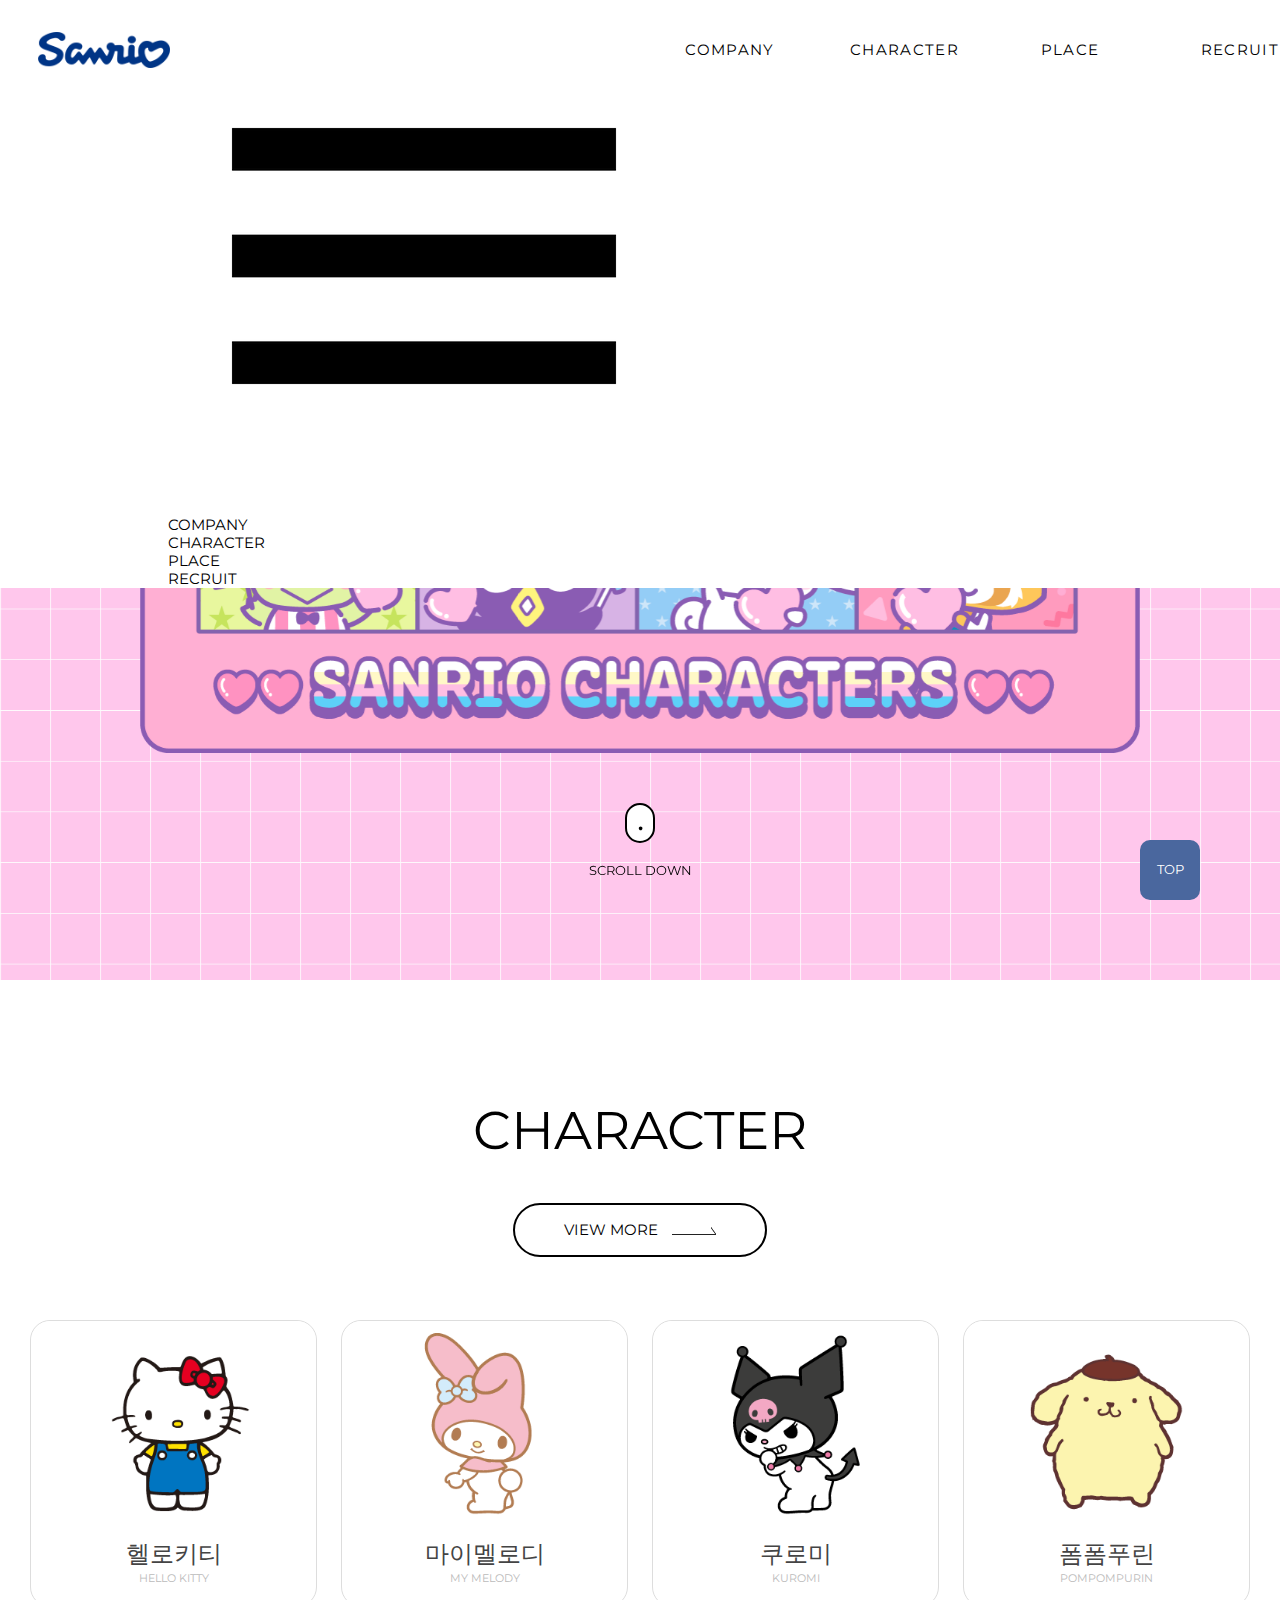
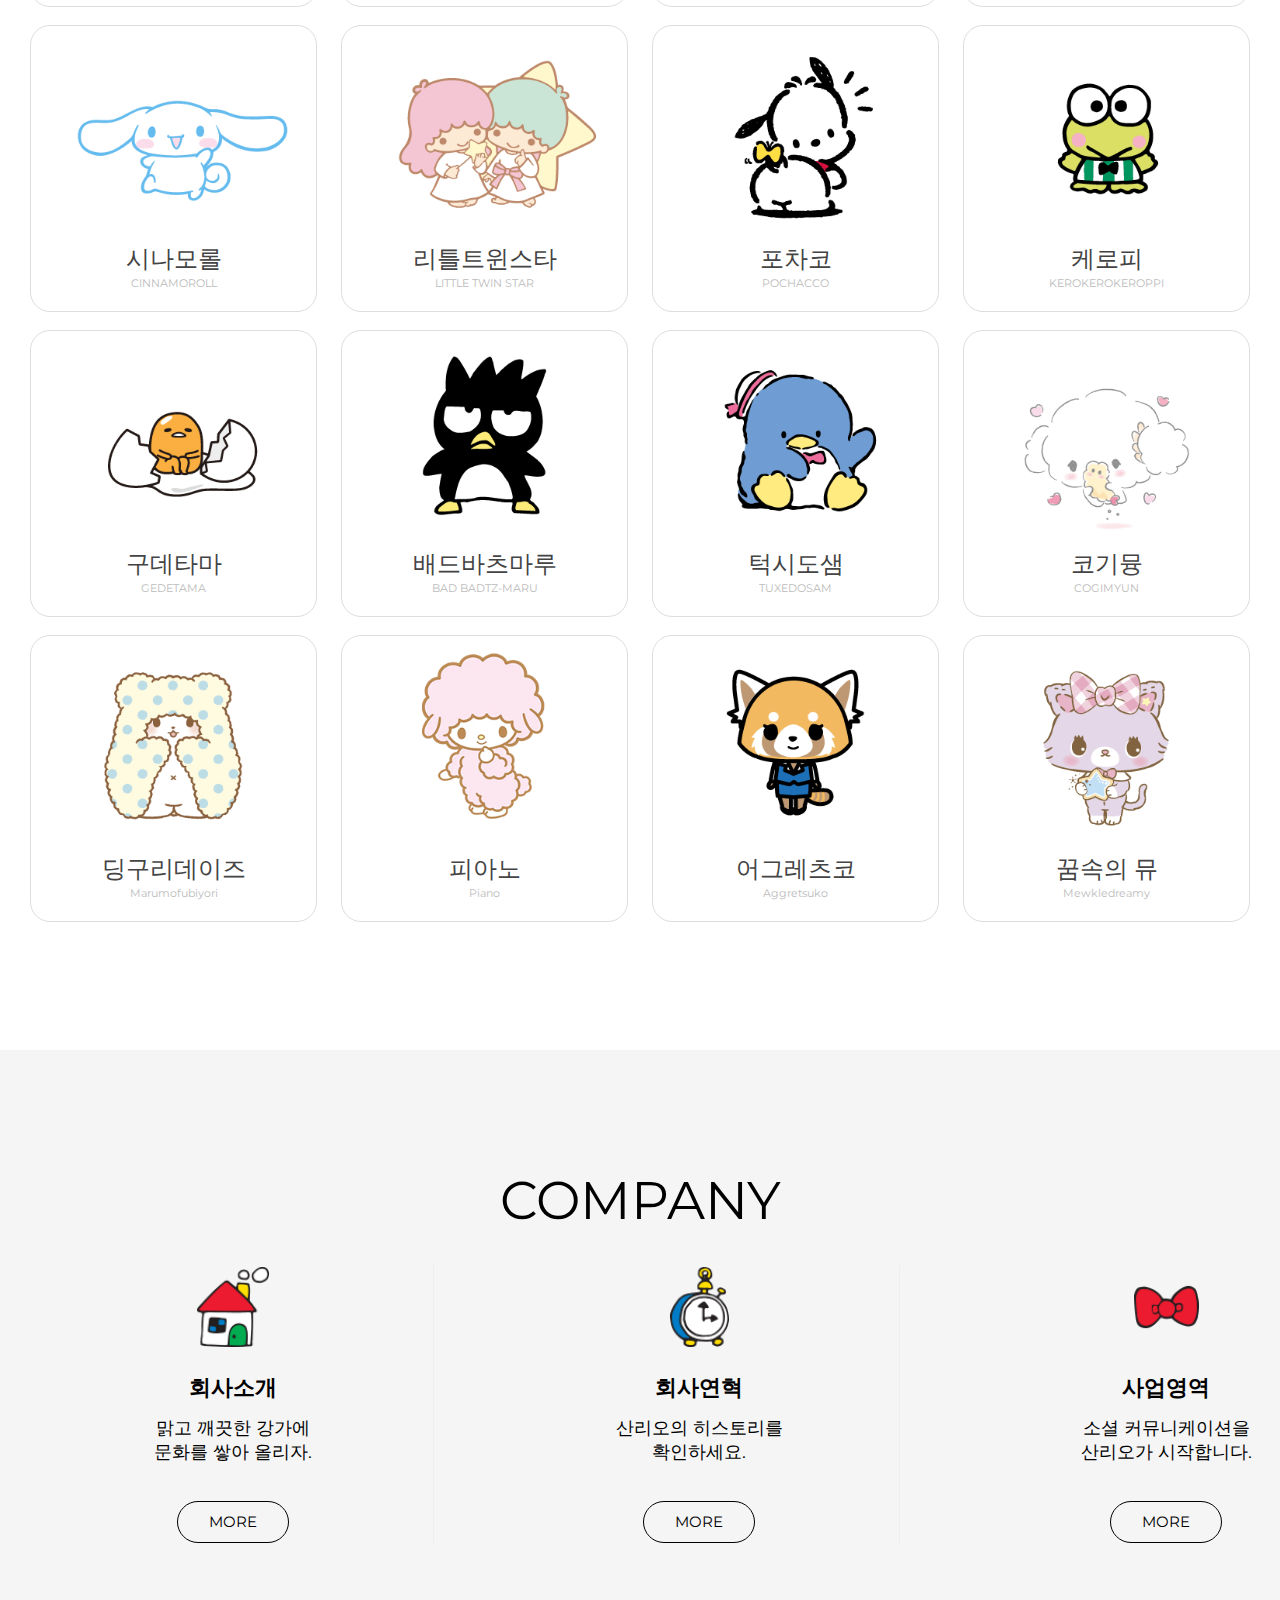
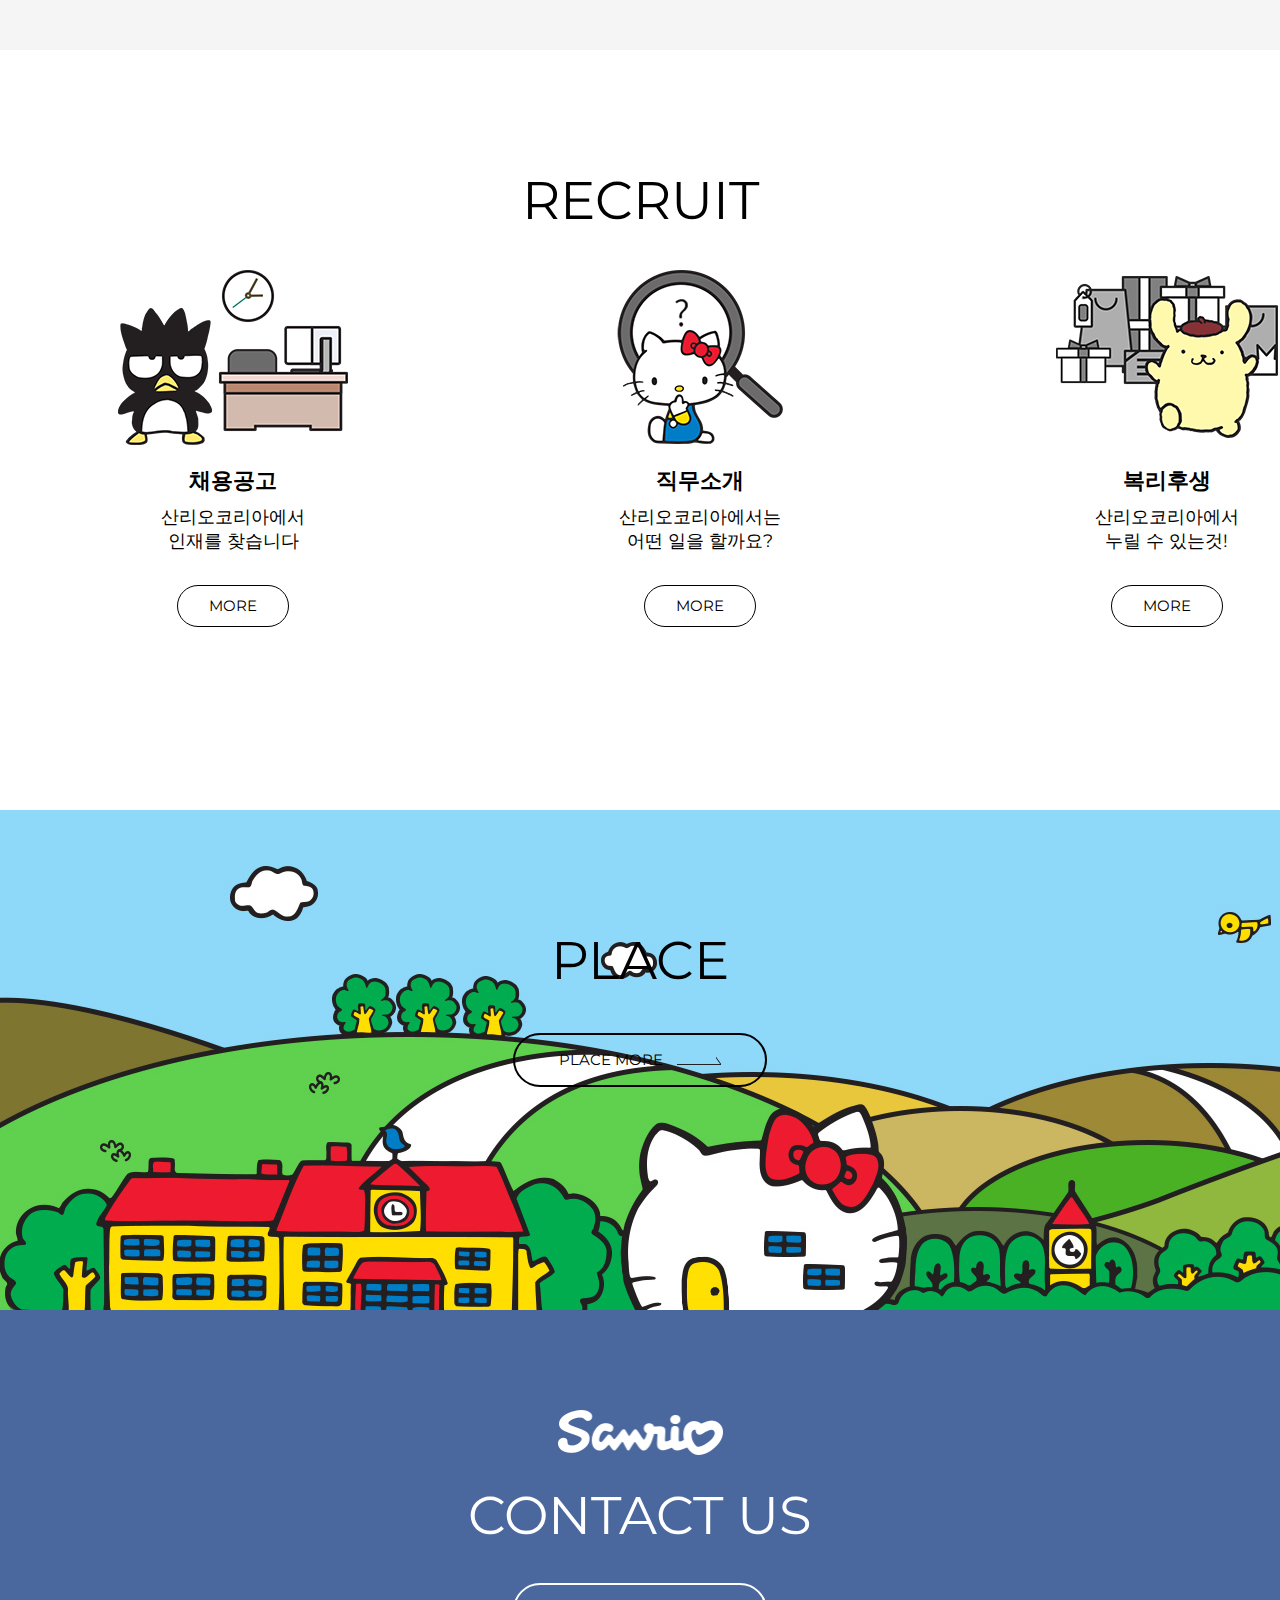
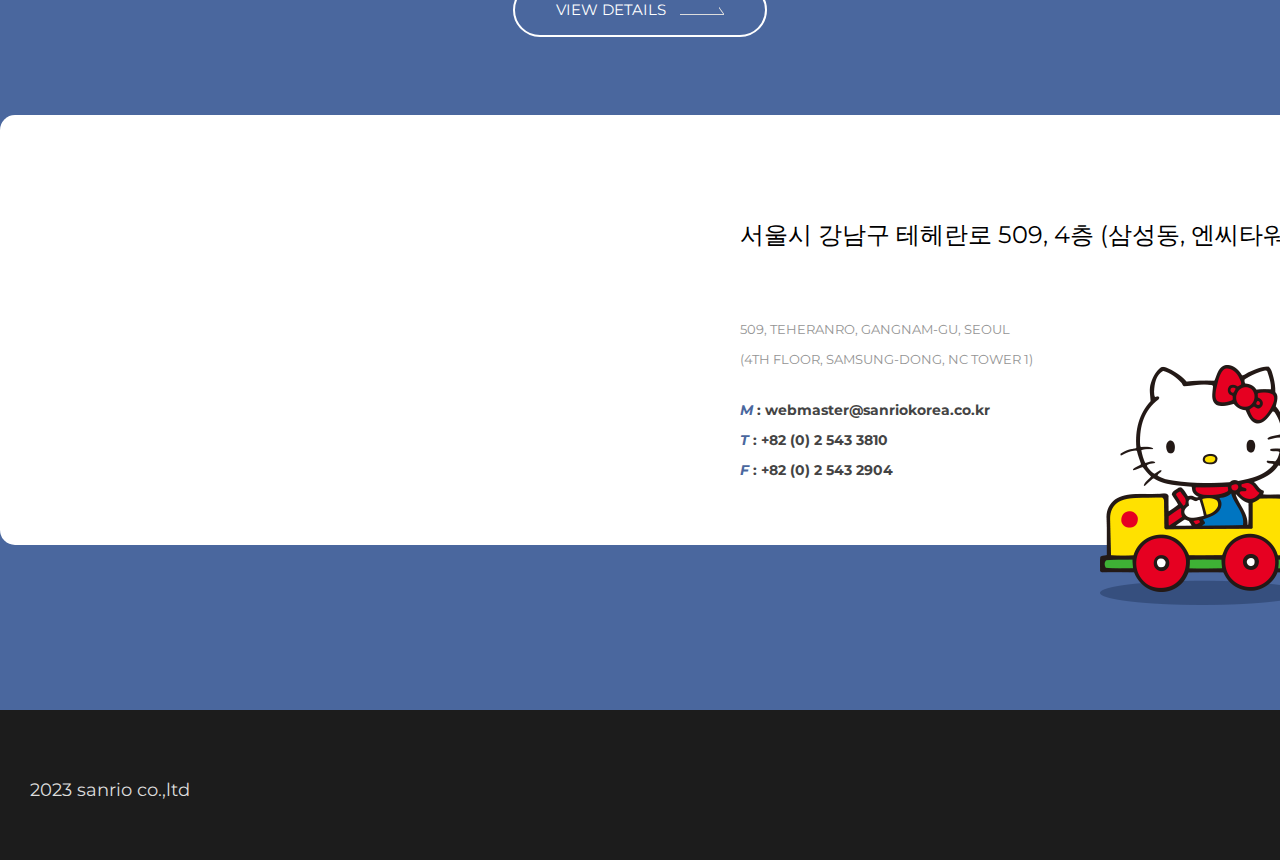
==== commit cd7984c4: "Update index.html" ====
--- a/index.html
+++ b/index.html
@@ -43,13 +43,13 @@
                 <div class="header_logo">
                     <img src="./img/logo_2023.png" width="132px" height="36px">
                 </div>
-                <div class="media_ham_icon">
-                    <img src="./img/menu.png">
+                <div class="media_menu_wrap">
+                    <img id="media_ham_icon" src="./img/menu.png">
                     <ul class="media_ham_menu">
-                        <!-- <li> COMPANY </li>
+                        <li> COMPANY </li>
                         <li> CHARACTER </li>
                         <li> PLACE </li>
-                        <li> RECRUIT </li> -->
+                        <li> RECRUIT </li>
                     </ul>
                 </div>
                 <ul class="header_menu">
@@ -365,7 +365,8 @@
                     <p class="map_03">
                         <em class="colorm"> M </em>: webmaster@sanriokorea.co.kr <br>
                         <em class="colorm"> T </em> : +82 (0) 2 543 3810 <br>
-                        <em class="colorm"> F </em> : +82 (0) 2 543 2904 </p>    
+                        <em class="colorm"> F </em> : +82 (0) 2 543 2904
+                    </p>    
                 </div>
                 <img id="kitty_car" src="./img/contact_img.png">
             </div>
@@ -405,6 +406,14 @@
         }
     });
 });
+/*--------------햄메뉴---------------*/
+
+
+$("#media_ham_icon").on("click",function(){
+    $(".media_ham_menu").css(
+        "visibility","visible"
+    ).toggle();
+});
 
 
 
--- a/css/index.css
+++ b/css/index.css
@@ -49,6 +49,7 @@
             .media_ham_icon {
                 display: none;
             }
+            
 
     /*----------------------------바디 --------------------------------*/
 
--- a/css/media_768.css
+++ b/css/media_768.css
@@ -34,15 +34,45 @@
                         
                         
                     }
-                    .media_ham_icon{
+                    
+                    .media_menu_wrap > #media_ham_icon{
                         position: relative;
                         display: flex;
                         width: 40px;
                         height: 40px;
                         right: 10px;
+                        cursor: pointer;
                         /* background: yellow; */
                     }
-                  
+                    
+                    .media_ham_menu {
+                        position: absolute;
+                        visibility: hidden;
+                        top:52px;
+                        left:-40px;
+                        width: 600px;
+                        height: 1000px;
+                        justify-content: center;
+                        background: white;
+                        transition: all 1s ease;
+                        z-index: 9999;
+                    }
+                        .media_ham_menu > li {
+                            width: 200px;
+                            height: 60px;
+                            font-size: 1.5rem;
+                            line-height: 60px;
+                            text-align: center;
+                            margin: 0 auto;
+                            font-weight: bold;
+                            padding-top: 10px;
+                            cursor: pointer;
+                            /* background: yellow; */
+                            
+                        }
+                        .media_ham_menu > li:hover {
+                            color:#ddd;
+                        }
             .main_title_bg {
                 position: relative;
                 width: 100%;
@@ -343,7 +373,7 @@
                     margin-top: 20px;
                     line-height: 30px;
                     font-size: 0.7rem;
-                   
+
                 }
     /*--------------------------회사------------------------*/ 
     .section_04 {
@@ -390,10 +420,11 @@
                     display: flex;
                     width: 80px;
                     height: 30px;
-                    left: 260px;
+                    left: 200px;
                     margin-top: 10px;
                     justify-content: center;
                 }
+
         .place_info {
             width: 100%;
             height: 250px;
@@ -409,7 +440,7 @@
             footer {
                 top: 1750px;
                 width: 100%;
-                height: 860px;
+                height: 880px;
             }
                 .contact {
                     height: 700px;
@@ -463,7 +494,7 @@
                         width: 350px;
                         height: 350px;
                         top: 10px;
-                        background:yellow;
+                        background:#fff;
                     }
                         .map_img {
                             display: flex;
@@ -472,7 +503,10 @@
                             height: 200px;
                         }
                             #kitty_car {
-                                display: none;
+                                display: flex;
+                                width: 35%;
+                                top: 290px;
+                                left: 120px;
                             }
                             .map_img > iframe {
                                 display: flex;
@@ -508,20 +542,14 @@
                                 justify-content: center;
                                 padding-left: 0px;
                                 font-size: 8pt;
-                                top:10px;
+                                top:-30px;
                                 /* background: palegreen; */
                             }
                             .map_03 {
-                                display: flex;
-                                flex-flow: row wrap;
-                                width: 350px;
-                                height: 80px;
-                                line-height: 20px;
-                                font-size: 0.8rem;
-                                top:18px;
-                                padding-left: 0px;
-                                background: pink;
-                            }
+                                display: none;
+                                
+                            }
+                                
             
             .personal{
                 position: relative;
@@ -549,7 +577,7 @@
                     height: 30px;
                     line-height: 30px;
                     top:50px;
-                    left: -165px;
+                    left: 0px;
                     margin: 0 auto;
                     font-size: 0.8rem;
                     margin-top: 0px;
